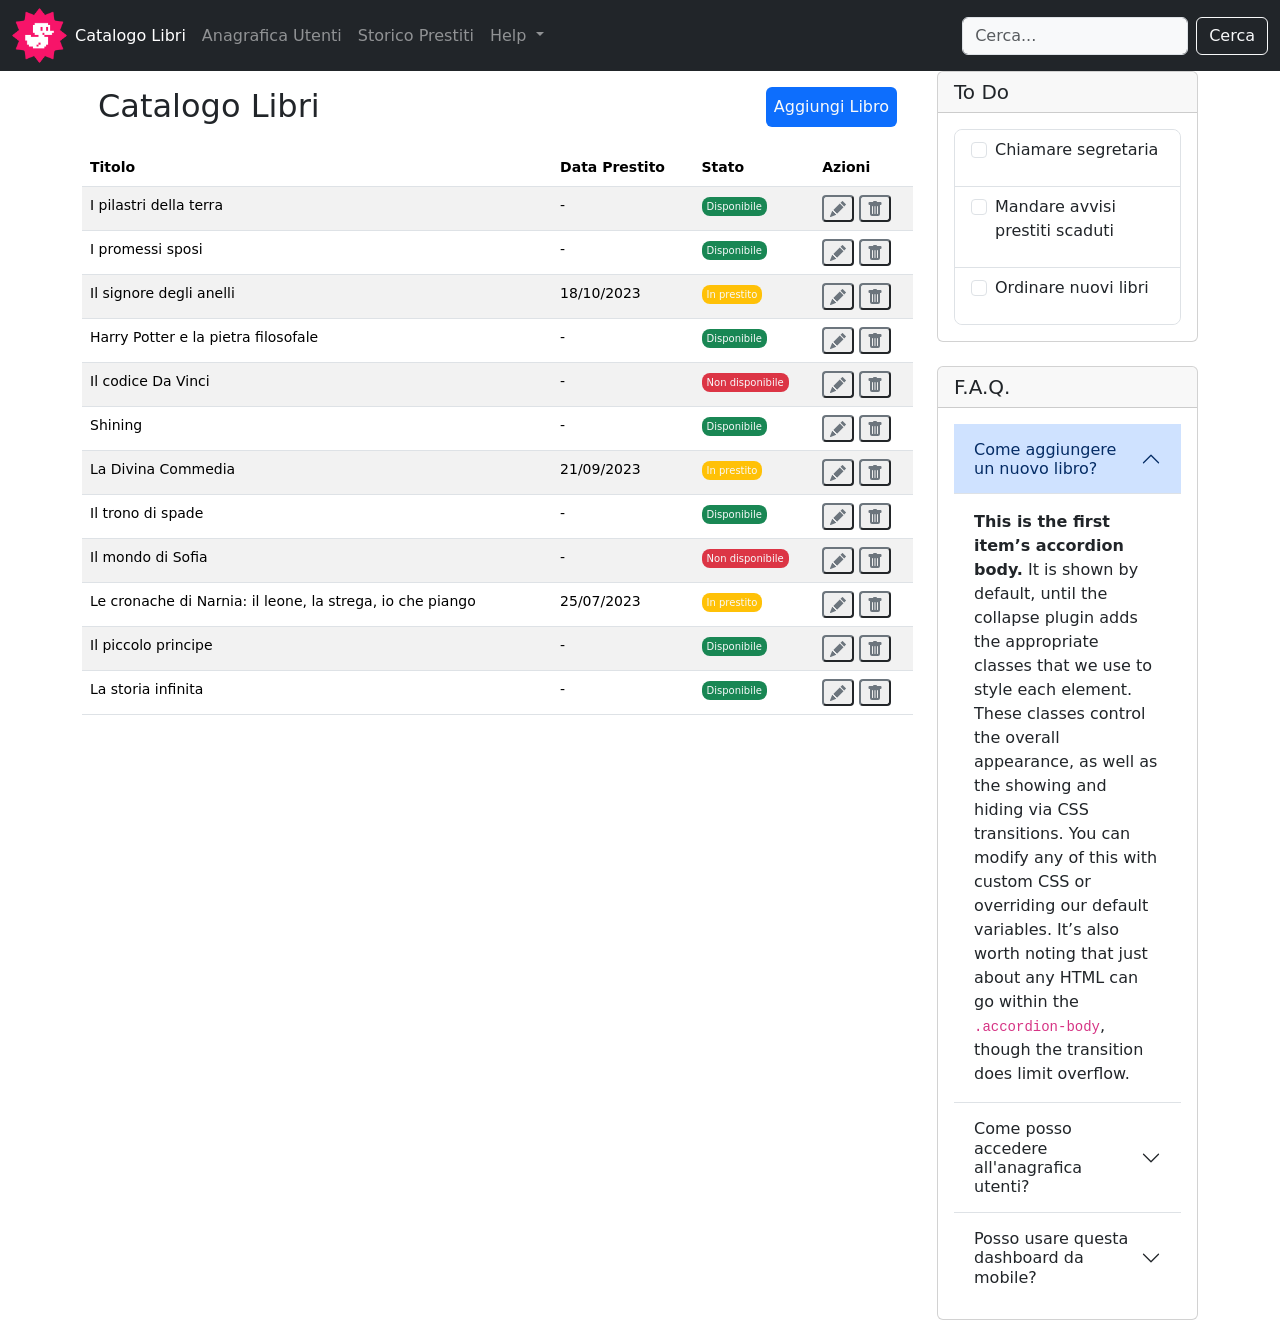
==== index.html @ 83d43de8 "fix class typo" ====
<!DOCTYPE html>
<html lang="it">

<head>
    <meta charset="UTF-8">
    <meta name="viewport" content="width=device-width, initial-scale=1.0">
    <title>Library Dashboard</title>

    <link href="https://cdn.jsdelivr.net/npm/bootstrap@5.3.8/dist/css/bootstrap.min.css" rel="stylesheet"
        integrity="sha384-sRIl4kxILFvY47J16cr9ZwB07vP4J8+LH7qKQnuqkuIAvNWLzeN8tE5YBujZqJLB" crossorigin="anonymous">

    <link rel="stylesheet" href="styles/style.css">

    <link rel="stylesheet" href="https://cdn.jsdelivr.net/npm/bootstrap-icons@1.13.3/font/bootstrap-icons.css">


</head>

<body>

    <!-- inserisco navbar-->

    <nav class="navbar navbar-expand-lg bg-dark">
        <div class="container-fluid">
            <img src="img/duck.png" alt="una paperella molto rock'n'roll" class=" duck-logo">
            <button class="navbar-toggler" type="button" data-bs-toggle="collapse"
                data-bs-target="#navbarSupportedContent" aria-controls="navbarSupportedContent" aria-expanded="false"
                aria-label="Toggle navigation">
                <span class="navbar-toggler-icon text-light">
                    <svg xmlns="http://www.w3.org/2000/svg" width="16" height="16" fill="#fff" class="bi bi-list"
                        viewBox="0 0 16 16">
                        <path fill-rule="evenodd"
                            d="M2.5 12a.5.5 0 0 1 .5-.5h10a.5.5 0 0 1 0 1H3a.5.5 0 0 1-.5-.5m0-4a.5.5 0 0 1 .5-.5h10a.5.5 0 0 1 0 1H3a.5.5 0 0 1-.5-.5m0-4a.5.5 0 0 1 .5-.5h10a.5.5 0 0 1 0 1H3a.5.5 0 0 1-.5-.5" />
                    </svg>
                </span>
            </button>
            <div class="collapse navbar-collapse" id="navbarSupportedContent">
                <ul class="navbar-nav me-auto mb-2 mb-lg-0">
                    <li class="nav-item">
                        <a class="nav-link active" aria-current="page" href="#">Catalogo Libri</a>
                    </li>
                    <li class="nav-item">
                        <a class="nav-link" href="#">Anagrafica Utenti</a>
                    </li>
                    <li class="nav-item">
                        <a class="nav-link" href="#">Storico Prestiti</a>
                    </li>

                    <li class="nav-item dropdown">
                        <a class="nav-link dropdown-toggle" href="#" role="button" data-bs-toggle="dropdown"
                            aria-expanded="false">
                            Help
                        </a>
                        <ul class="dropdown-menu">
                            <li><a class="dropdown-item" href="#">Summon Tutor</a></li>
                            <li><a class="dropdown-item" href="#">Aiuto del Pubblico</a></li>
                            <li>
                                <hr class="dropdown-divider">
                            </li>
                            <li><a class="dropdown-item" href="#">Arrenditi ora</a></li>
                        </ul>
                    </li>
                    <li class="nav-item">
                        <a class="nav-link disabled" aria-disabled="true"></a>
                    </li>
                </ul>
                <form class="d-flex" role="search">
                    <input class="form-control me-2 bg-light text-" type="search" placeholder="Cerca..."
                        aria-label="Search" />
                    <button class="btn text-light btn-outline-light" type="submit">Cerca</button>
                </form>
            </div>
        </div>
    </nav>

    <main class="main mx-3">

        <div class="wrapper">

            <div class="container">
                <div class="row ">



                    <div class="col-12 col-lg-9">
                        <section class="catalogo">

                            <!-- Aggiungo la grid per il catalogo -->

                            <header class="catalogue-header d-flex">
                                <div class="container-fluid p-3">
                                    <div class="row d-flex justify-content-between">
                                        <div class="col-6">
                                            <h2 class="catalogue-title fw-light">Catalogo Libri</h2>
                                        </div>
                                        <div class="col-6 d-flex justify-content-end">
                                            <a href="new-book.html">
                                            <button class="btn-add bg-primary text-light rounded-2 p-2">
                                                Aggiungi
                                                Libro</button></a>
                                        </div>
                                    </div>
                                </div>


                            </header>
                            <!-- inserisco tabella striped + thead-->
                            <table class="table table-striped table-hover table-nowrap text-body-tertiary small">
                                <thead>
                                    <tr>
                                        <th scope="col">#</th>
                                        <th scope="col-sm-4">Titolo</th>
                                        <th scope="col col-md-2 " class="data d-none d-md-table-cell">Data Prestito</th>
                                        <th scope="col- col-md-2">Stato</th>
                                        <th scope="col-sm-2">Azioni</th>
                                    </tr>
                                </thead>
                                <!-- entriamo nel body -->
                                <tbody fw-light>
                                    <!-- row #1-->
                                    <tr>
                                        <th scope="row number .d-none">1</th>
                                        <td class="book-title fw-light">I pilastri della terra</td>
                                        <td class="d-none d-md-table-cell">-</td>
                                        <td><span class="label bg-success rounded-3 text-light">Disponibile</span></td>
                                        <td>
                                            <div>
                                                <button class="btn-edit rounded-1"><svg
                                                        xmlns="http://www.w3.org/2000/svg" width="16" height="16"
                                                        fill="#6C757D" class="bi bi-pencil-fill" viewBox="0 0 16 16">
                                                        <path
                                                            d="M12.854.146a.5.5 0 0 0-.707 0L10.5 1.793 14.207 5.5l1.647-1.646a.5.5 0 0 0 0-.708zm.646 6.061L9.793 2.5 3.293 9H3.5a.5.5 0 0 1 .5.5v.5h.5a.5.5 0 0 1 .5.5v.5h.5a.5.5 0 0 1 .5.5v.5h.5a.5.5 0 0 1 .5.5v.207zm-7.468 7.468A.5.5 0 0 1 6 13.5V13h-.5a.5.5 0 0 1-.5-.5V12h-.5a.5.5 0 0 1-.5-.5V11h-.5a.5.5 0 0 1-.5-.5V10h-.5a.5.5 0 0 1-.175-.032l-.179.178a.5.5 0 0 0-.11.168l-2 5a.5.5 0 0 0 .65.65l5-2a.5.5 0 0 0 .168-.11z" />
                                                    </svg></button>
                                                <button class="btn-bin rounded-1 d-inline"><svg
                                                        xmlns="http://www.w3.org/2000/svg" width="16" height="16"
                                                        fill="#6C757D" class="bi bi-trash-fill" viewBox="0 0 16 16">
                                                        <path
                                                            d="M2.5 1a1 1 0 0 0-1 1v1a1 1 0 0 0 1 1H3v9a2 2 0 0 0 2 2h6a2 2 0 0 0 2-2V4h.5a1 1 0 0 0 1-1V2a1 1 0 0 0-1-1H10a1 1 0 0 0-1-1H7a1 1 0 0 0-1 1zm3 4a.5.5 0 0 1 .5.5v7a.5.5 0 0 1-1 0v-7a.5.5 0 0 1 .5-.5M8 5a.5.5 0 0 1 .5.5v7a.5.5 0 0 1-1 0v-7A.5.5 0 0 1 8 5m3 .5v7a.5.5 0 0 1-1 0v-7a.5.5 0 0 1 1 0" />
                                                    </svg></button>
                                                </sdiv>
                                        </td>
                                    </tr>
                                    <!-- row #2 -->
                                    <tr>
                                        <th scope="row number .d-none">2</th>
                                        <td class="book-title fw-light">I promessi sposi</td>
                                        <td class="d-none d-md-table-cell">-</td>
                                        <td><span class="label bg-success rounded-3 text-light">Disponibile</span></td>
                                        <td> <span>
                                                <button class="btn-edit rounded-1"><svg
                                                        xmlns="http://www.w3.org/2000/svg" width="16" height="16"
                                                        fill="#6C757D" class="bi bi-pencil-fill" viewBox="0 0 16 16">
                                                        <path
                                                            d="M12.854.146a.5.5 0 0 0-.707 0L10.5 1.793 14.207 5.5l1.647-1.646a.5.5 0 0 0 0-.708zm.646 6.061L9.793 2.5 3.293 9H3.5a.5.5 0 0 1 .5.5v.5h.5a.5.5 0 0 1 .5.5v.5h.5a.5.5 0 0 1 .5.5v.5h.5a.5.5 0 0 1 .5.5v.207zm-7.468 7.468A.5.5 0 0 1 6 13.5V13h-.5a.5.5 0 0 1-.5-.5V12h-.5a.5.5 0 0 1-.5-.5V11h-.5a.5.5 0 0 1-.5-.5V10h-.5a.5.5 0 0 1-.175-.032l-.179.178a.5.5 0 0 0-.11.168l-2 5a.5.5 0 0 0 .65.65l5-2a.5.5 0 0 0 .168-.11z" />
                                                    </svg></button>
                                                <button class="btn-bin rounded-1"><svg
                                                        xmlns="http://www.w3.org/2000/svg" width="16" height="16"
                                                        fill="#6C757D" class="bi bi-trash-fill" viewBox="0 0 16 16">
                                                        <path
                                                            d="M2.5 1a1 1 0 0 0-1 1v1a1 1 0 0 0 1 1H3v9a2 2 0 0 0 2 2h6a2 2 0 0 0 2-2V4h.5a1 1 0 0 0 1-1V2a1 1 0 0 0-1-1H10a1 1 0 0 0-1-1H7a1 1 0 0 0-1 1zm3 4a.5.5 0 0 1 .5.5v7a.5.5 0 0 1-1 0v-7a.5.5 0 0 1 .5-.5M8 5a.5.5 0 0 1 .5.5v7a.5.5 0 0 1-1 0v-7A.5.5 0 0 1 8 5m3 .5v7a.5.5 0 0 1-1 0v-7a.5.5 0 0 1 1 0" />
                                                    </svg></button>
                                            </span></td>
                                    </tr>
                                    <!-- row #3-->
                                    <tr>
                                        <th scope="row number .d-none">3</th>
                                        <td class="book-title fw-light">Il signore degli anelli</td>
                                        <td class="d-none d-md-table-cell">18/10/2023</td>
                                        <td><span class="label bg-warning rounded-3 text-light">In prestito</span></td>
                                        <td> <span>
                                                <button class="btn-edit rounded-1"><svg
                                                        xmlns="http://www.w3.org/2000/svg" width="16" height="16"
                                                        fill="#6C757D" class="bi bi-pencil-fill" viewBox="0 0 16 16">
                                                        <path
                                                            d="M12.854.146a.5.5 0 0 0-.707 0L10.5 1.793 14.207 5.5l1.647-1.646a.5.5 0 0 0 0-.708zm.646 6.061L9.793 2.5 3.293 9H3.5a.5.5 0 0 1 .5.5v.5h.5a.5.5 0 0 1 .5.5v.5h.5a.5.5 0 0 1 .5.5v.5h.5a.5.5 0 0 1 .5.5v.207zm-7.468 7.468A.5.5 0 0 1 6 13.5V13h-.5a.5.5 0 0 1-.5-.5V12h-.5a.5.5 0 0 1-.5-.5V11h-.5a.5.5 0 0 1-.5-.5V10h-.5a.5.5 0 0 1-.175-.032l-.179.178a.5.5 0 0 0-.11.168l-2 5a.5.5 0 0 0 .65.65l5-2a.5.5 0 0 0 .168-.11z" />
                                                    </svg></button>
                                                <button class="btn-bin rounded-1"><svg
                                                        xmlns="http://www.w3.org/2000/svg" width="16" height="16"
                                                        fill="#6C757D" class="bi bi-trash-fill" viewBox="0 0 16 16">
                                                        <path
                                                            d="M2.5 1a1 1 0 0 0-1 1v1a1 1 0 0 0 1 1H3v9a2 2 0 0 0 2 2h6a2 2 0 0 0 2-2V4h.5a1 1 0 0 0 1-1V2a1 1 0 0 0-1-1H10a1 1 0 0 0-1-1H7a1 1 0 0 0-1 1zm3 4a.5.5 0 0 1 .5.5v7a.5.5 0 0 1-1 0v-7a.5.5 0 0 1 .5-.5M8 5a.5.5 0 0 1 .5.5v7a.5.5 0 0 1-1 0v-7A.5.5 0 0 1 8 5m3 .5v7a.5.5 0 0 1-1 0v-7a.5.5 0 0 1 1 0" />
                                                    </svg></button>
                                            </span></td>
                                    </tr>
                                    <!-- row #4-->
                                    <tr>
                                        <th scope="row number .d-none">4</th>
                                        <td td class="book-title fw-light">Harry Potter e la pietra filosofale</td>
                                        <td class="d-none d-md-table-cell">-</td>
                                        <td><span class="label bg-success rounded-3 text-light">Disponibile</span></td>
                                        <td> <span>
                                                <button class="btn-edit rounded-1"><svg
                                                        xmlns="http://www.w3.org/2000/svg" width="16" height="16"
                                                        fill="#6C757D" class="bi bi-pencil-fill" viewBox="0 0 16 16">
                                                        <path
                                                            d="M12.854.146a.5.5 0 0 0-.707 0L10.5 1.793 14.207 5.5l1.647-1.646a.5.5 0 0 0 0-.708zm.646 6.061L9.793 2.5 3.293 9H3.5a.5.5 0 0 1 .5.5v.5h.5a.5.5 0 0 1 .5.5v.5h.5a.5.5 0 0 1 .5.5v.5h.5a.5.5 0 0 1 .5.5v.207zm-7.468 7.468A.5.5 0 0 1 6 13.5V13h-.5a.5.5 0 0 1-.5-.5V12h-.5a.5.5 0 0 1-.5-.5V11h-.5a.5.5 0 0 1-.5-.5V10h-.5a.5.5 0 0 1-.175-.032l-.179.178a.5.5 0 0 0-.11.168l-2 5a.5.5 0 0 0 .65.65l5-2a.5.5 0 0 0 .168-.11z" />
                                                    </svg></button>
                                                <button class="btn-bin rounded-1"><svg
                                                        xmlns="http://www.w3.org/2000/svg" width="16" height="16"
                                                        fill="#6C757D" class="bi bi-trash-fill" viewBox="0 0 16 16">
                                                        <path
                                                            d="M2.5 1a1 1 0 0 0-1 1v1a1 1 0 0 0 1 1H3v9a2 2 0 0 0 2 2h6a2 2 0 0 0 2-2V4h.5a1 1 0 0 0 1-1V2a1 1 0 0 0-1-1H10a1 1 0 0 0-1-1H7a1 1 0 0 0-1 1zm3 4a.5.5 0 0 1 .5.5v7a.5.5 0 0 1-1 0v-7a.5.5 0 0 1 .5-.5M8 5a.5.5 0 0 1 .5.5v7a.5.5 0 0 1-1 0v-7A.5.5 0 0 1 8 5m3 .5v7a.5.5 0 0 1-1 0v-7a.5.5 0 0 1 1 0" />
                                                    </svg></button>
                                            </span></td>
                                    </tr>
                                    <!-- row #5-->
                                    <tr>
                                        <th scope="row number .d-none">5</th>
                                        <td class="book-title fw-light">Il codice Da Vinci</td>
                                        <td class="d-none d-md-table-cell">-</td>
                                        <td><span class="label bg-danger rounded-3 text-light">Non disponibile</span>
                                        </td>
                                        <td> <span>
                                                <button class="btn-edit rounded-1"><svg
                                                        xmlns="http://www.w3.org/2000/svg" width="16" height="16"
                                                        fill="#6C757D" class="bi bi-pencil-fill" viewBox="0 0 16 16">
                                                        <path
                                                            d="M12.854.146a.5.5 0 0 0-.707 0L10.5 1.793 14.207 5.5l1.647-1.646a.5.5 0 0 0 0-.708zm.646 6.061L9.793 2.5 3.293 9H3.5a.5.5 0 0 1 .5.5v.5h.5a.5.5 0 0 1 .5.5v.5h.5a.5.5 0 0 1 .5.5v.5h.5a.5.5 0 0 1 .5.5v.207zm-7.468 7.468A.5.5 0 0 1 6 13.5V13h-.5a.5.5 0 0 1-.5-.5V12h-.5a.5.5 0 0 1-.5-.5V11h-.5a.5.5 0 0 1-.5-.5V10h-.5a.5.5 0 0 1-.175-.032l-.179.178a.5.5 0 0 0-.11.168l-2 5a.5.5 0 0 0 .65.65l5-2a.5.5 0 0 0 .168-.11z" />
                                                    </svg></button>
                                                <button class="btn-bin rounded-1"><svg
                                                        xmlns="http://www.w3.org/2000/svg" width="16" height="16"
                                                        fill="#6C757D" class="bi bi-trash-fill" viewBox="0 0 16 16">
                                                        <path
                                                            d="M2.5 1a1 1 0 0 0-1 1v1a1 1 0 0 0 1 1H3v9a2 2 0 0 0 2 2h6a2 2 0 0 0 2-2V4h.5a1 1 0 0 0 1-1V2a1 1 0 0 0-1-1H10a1 1 0 0 0-1-1H7a1 1 0 0 0-1 1zm3 4a.5.5 0 0 1 .5.5v7a.5.5 0 0 1-1 0v-7a.5.5 0 0 1 .5-.5M8 5a.5.5 0 0 1 .5.5v7a.5.5 0 0 1-1 0v-7A.5.5 0 0 1 8 5m3 .5v7a.5.5 0 0 1-1 0v-7a.5.5 0 0 1 1 0" />
                                                    </svg></button>
                                            </span></td>
                                    </tr>
                                    <!-- #row6 -->
                                    <tr>
                                        <th scope="row number .d-none">6</th>
                                        <td class="book-title fw-light">Shining</td>
                                        <td class="d-none d-md-table-cell">-</td>
                                        <td><span class="label bg-success rounded-3 text-light">Disponibile</span></td>
                                        <td> <span>
                                                <button class="btn-edit rounded-1"><svg
                                                        xmlns="http://www.w3.org/2000/svg" width="16" height="16"
                                                        fill="#6C757D" class="bi bi-pencil-fill" viewBox="0 0 16 16">
                                                        <path
                                                            d="M12.854.146a.5.5 0 0 0-.707 0L10.5 1.793 14.207 5.5l1.647-1.646a.5.5 0 0 0 0-.708zm.646 6.061L9.793 2.5 3.293 9H3.5a.5.5 0 0 1 .5.5v.5h.5a.5.5 0 0 1 .5.5v.5h.5a.5.5 0 0 1 .5.5v.5h.5a.5.5 0 0 1 .5.5v.207zm-7.468 7.468A.5.5 0 0 1 6 13.5V13h-.5a.5.5 0 0 1-.5-.5V12h-.5a.5.5 0 0 1-.5-.5V11h-.5a.5.5 0 0 1-.5-.5V10h-.5a.5.5 0 0 1-.175-.032l-.179.178a.5.5 0 0 0-.11.168l-2 5a.5.5 0 0 0 .65.65l5-2a.5.5 0 0 0 .168-.11z" />
                                                    </svg></button>
                                                <button class="btn-bin rounded-1"><svg
                                                        xmlns="http://www.w3.org/2000/svg" width="16" height="16"
                                                        fill="#6C757D" class="bi bi-trash-fill" viewBox="0 0 16 16">
                                                        <path
                                                            d="M2.5 1a1 1 0 0 0-1 1v1a1 1 0 0 0 1 1H3v9a2 2 0 0 0 2 2h6a2 2 0 0 0 2-2V4h.5a1 1 0 0 0 1-1V2a1 1 0 0 0-1-1H10a1 1 0 0 0-1-1H7a1 1 0 0 0-1 1zm3 4a.5.5 0 0 1 .5.5v7a.5.5 0 0 1-1 0v-7a.5.5 0 0 1 .5-.5M8 5a.5.5 0 0 1 .5.5v7a.5.5 0 0 1-1 0v-7A.5.5 0 0 1 8 5m3 .5v7a.5.5 0 0 1-1 0v-7a.5.5 0 0 1 1 0" />
                                                    </svg></button>
                                            </span></td>
                                    </tr>
                                    <!-- row #7-->
                                    <tr>
                                        <th scope="row number .d-none">7</th>
                                        <td class="book-title fw-light">La Divina Commedia</td>
                                        <td class="d-none d-md-table-cell">21/09/2023</td>
                                        <td><span class="label bg-warning rounded-3 text-light">In prestito</span></td>
                                        <td> <span>
                                                <button class="btn-edit rounded-1"><svg
                                                        xmlns="http://www.w3.org/2000/svg" width="16" height="16"
                                                        fill="#6C757D" class="bi bi-pencil-fill" viewBox="0 0 16 16">
                                                        <path
                                                            d="M12.854.146a.5.5 0 0 0-.707 0L10.5 1.793 14.207 5.5l1.647-1.646a.5.5 0 0 0 0-.708zm.646 6.061L9.793 2.5 3.293 9H3.5a.5.5 0 0 1 .5.5v.5h.5a.5.5 0 0 1 .5.5v.5h.5a.5.5 0 0 1 .5.5v.5h.5a.5.5 0 0 1 .5.5v.207zm-7.468 7.468A.5.5 0 0 1 6 13.5V13h-.5a.5.5 0 0 1-.5-.5V12h-.5a.5.5 0 0 1-.5-.5V11h-.5a.5.5 0 0 1-.5-.5V10h-.5a.5.5 0 0 1-.175-.032l-.179.178a.5.5 0 0 0-.11.168l-2 5a.5.5 0 0 0 .65.65l5-2a.5.5 0 0 0 .168-.11z" />
                                                    </svg></button>
                                                <button class="btn-bin rounded-1"><svg
                                                        xmlns="http://www.w3.org/2000/svg" width="16" height="16"
                                                        fill="#6C757D" class="bi bi-trash-fill" viewBox="0 0 16 16">
                                                        <path
                                                            d="M2.5 1a1 1 0 0 0-1 1v1a1 1 0 0 0 1 1H3v9a2 2 0 0 0 2 2h6a2 2 0 0 0 2-2V4h.5a1 1 0 0 0 1-1V2a1 1 0 0 0-1-1H10a1 1 0 0 0-1-1H7a1 1 0 0 0-1 1zm3 4a.5.5 0 0 1 .5.5v7a.5.5 0 0 1-1 0v-7a.5.5 0 0 1 .5-.5M8 5a.5.5 0 0 1 .5.5v7a.5.5 0 0 1-1 0v-7A.5.5 0 0 1 8 5m3 .5v7a.5.5 0 0 1-1 0v-7a.5.5 0 0 1 1 0" />
                                                    </svg></button>
                                            </span></td>
                                    </tr>
                                    <!-- row #8 -->
                                    <tr>
                                        <th scope="row number .d-none">8</th>
                                        <td class="book-title fw-light">Il trono di spade</td>
                                        <td class="d-none d-md-table-cell">-</td>
                                        <td><span class="label bg-success rounded-3 text-light">Disponibile</span></td>
                                        <td> <span>
                                                <button class="btn-edit rounded-1"><svg
                                                        xmlns="http://www.w3.org/2000/svg" width="16" height="16"
                                                        fill="#6C757D" class="bi bi-pencil-fill" viewBox="0 0 16 16">
                                                        <path
                                                            d="M12.854.146a.5.5 0 0 0-.707 0L10.5 1.793 14.207 5.5l1.647-1.646a.5.5 0 0 0 0-.708zm.646 6.061L9.793 2.5 3.293 9H3.5a.5.5 0 0 1 .5.5v.5h.5a.5.5 0 0 1 .5.5v.5h.5a.5.5 0 0 1 .5.5v.5h.5a.5.5 0 0 1 .5.5v.207zm-7.468 7.468A.5.5 0 0 1 6 13.5V13h-.5a.5.5 0 0 1-.5-.5V12h-.5a.5.5 0 0 1-.5-.5V11h-.5a.5.5 0 0 1-.5-.5V10h-.5a.5.5 0 0 1-.175-.032l-.179.178a.5.5 0 0 0-.11.168l-2 5a.5.5 0 0 0 .65.65l5-2a.5.5 0 0 0 .168-.11z" />
                                                    </svg></button>
                                                <button class="btn-bin rounded-1"><svg
                                                        xmlns="http://www.w3.org/2000/svg" width="16" height="16"
                                                        fill="#6C757D" class="bi bi-trash-fill" viewBox="0 0 16 16">
                                                        <path
                                                            d="M2.5 1a1 1 0 0 0-1 1v1a1 1 0 0 0 1 1H3v9a2 2 0 0 0 2 2h6a2 2 0 0 0 2-2V4h.5a1 1 0 0 0 1-1V2a1 1 0 0 0-1-1H10a1 1 0 0 0-1-1H7a1 1 0 0 0-1 1zm3 4a.5.5 0 0 1 .5.5v7a.5.5 0 0 1-1 0v-7a.5.5 0 0 1 .5-.5M8 5a.5.5 0 0 1 .5.5v7a.5.5 0 0 1-1 0v-7A.5.5 0 0 1 8 5m3 .5v7a.5.5 0 0 1-1 0v-7a.5.5 0 0 1 1 0" />
                                                    </svg></button>
                                            </span></td>
                                    </tr>
                                    <!-- row #9 -->
                                    <tr>
                                        <th scope="row number .d-none">5</th>
                                        <td class="book-title fw-light">Il mondo di Sofia</td>
                                        <td class="d-none d-md-table-cell">-</td>
                                        <td><span class="label bg-danger rounded-3 text-light">Non disponibile</span>
                                        </td>
                                        <td> <span>
                                                <button class="btn-edit rounded-1"><svg
                                                        xmlns="http://www.w3.org/2000/svg" width="16" height="16"
                                                        fill="#6C757D" class="bi bi-pencil-fill" viewBox="0 0 16 16">
                                                        <path
                                                            d="M12.854.146a.5.5 0 0 0-.707 0L10.5 1.793 14.207 5.5l1.647-1.646a.5.5 0 0 0 0-.708zm.646 6.061L9.793 2.5 3.293 9H3.5a.5.5 0 0 1 .5.5v.5h.5a.5.5 0 0 1 .5.5v.5h.5a.5.5 0 0 1 .5.5v.5h.5a.5.5 0 0 1 .5.5v.207zm-7.468 7.468A.5.5 0 0 1 6 13.5V13h-.5a.5.5 0 0 1-.5-.5V12h-.5a.5.5 0 0 1-.5-.5V11h-.5a.5.5 0 0 1-.5-.5V10h-.5a.5.5 0 0 1-.175-.032l-.179.178a.5.5 0 0 0-.11.168l-2 5a.5.5 0 0 0 .65.65l5-2a.5.5 0 0 0 .168-.11z" />
                                                    </svg></button>
                                                <button class="btn-bin rounded-1"><svg
                                                        xmlns="http://www.w3.org/2000/svg" width="16" height="16"
                                                        fill="#6C757D" class="bi bi-trash-fill" viewBox="0 0 16 16">
                                                        <path
                                                            d="M2.5 1a1 1 0 0 0-1 1v1a1 1 0 0 0 1 1H3v9a2 2 0 0 0 2 2h6a2 2 0 0 0 2-2V4h.5a1 1 0 0 0 1-1V2a1 1 0 0 0-1-1H10a1 1 0 0 0-1-1H7a1 1 0 0 0-1 1zm3 4a.5.5 0 0 1 .5.5v7a.5.5 0 0 1-1 0v-7a.5.5 0 0 1 .5-.5M8 5a.5.5 0 0 1 .5.5v7a.5.5 0 0 1-1 0v-7A.5.5 0 0 1 8 5m3 .5v7a.5.5 0 0 1-1 0v-7a.5.5 0 0 1 1 0" />
                                                    </svg></button>
                                            </span></td>
                                    </tr>
                                    <!--row #10-->
                                    <tr>
                                        <th scope="row number .d-none">9</th>
                                        <td class="book-title fw-light">Le cronache di Narnia: il leone, la strega, io
                                            che
                                            piango</td>
                                        <td class="d-none d-md-table-cell">25/07/2023</td>
                                        <td><span class="label bg-warning rounded-3 text-light">In prestito</span></td>
                                        <td> <span>
                                                <button class="btn-edit rounded-1"><svg
                                                        xmlns="http://www.w3.org/2000/svg" width="16" height="16"
                                                        fill="#6C757D" class="bi bi-pencil-fill" viewBox="0 0 16 16">
                                                        <path
                                                            d="M12.854.146a.5.5 0 0 0-.707 0L10.5 1.793 14.207 5.5l1.647-1.646a.5.5 0 0 0 0-.708zm.646 6.061L9.793 2.5 3.293 9H3.5a.5.5 0 0 1 .5.5v.5h.5a.5.5 0 0 1 .5.5v.5h.5a.5.5 0 0 1 .5.5v.5h.5a.5.5 0 0 1 .5.5v.207zm-7.468 7.468A.5.5 0 0 1 6 13.5V13h-.5a.5.5 0 0 1-.5-.5V12h-.5a.5.5 0 0 1-.5-.5V11h-.5a.5.5 0 0 1-.5-.5V10h-.5a.5.5 0 0 1-.175-.032l-.179.178a.5.5 0 0 0-.11.168l-2 5a.5.5 0 0 0 .65.65l5-2a.5.5 0 0 0 .168-.11z" />
                                                    </svg></button>
                                                <button class="btn-bin rounded-1"><svg
                                                        xmlns="http://www.w3.org/2000/svg" width="16" height="16"
                                                        fill="#6C757D" class="bi bi-trash-fill" viewBox="0 0 16 16">
                                                        <path
                                                            d="M2.5 1a1 1 0 0 0-1 1v1a1 1 0 0 0 1 1H3v9a2 2 0 0 0 2 2h6a2 2 0 0 0 2-2V4h.5a1 1 0 0 0 1-1V2a1 1 0 0 0-1-1H10a1 1 0 0 0-1-1H7a1 1 0 0 0-1 1zm3 4a.5.5 0 0 1 .5.5v7a.5.5 0 0 1-1 0v-7a.5.5 0 0 1 .5-.5M8 5a.5.5 0 0 1 .5.5v7a.5.5 0 0 1-1 0v-7A.5.5 0 0 1 8 5m3 .5v7a.5.5 0 0 1-1 0v-7a.5.5 0 0 1 1 0" />
                                                    </svg></button>
                                            </span></td>
                                    </tr>
                                    <!-- row #11-->
                                    <tr>
                                        <th scope="row number .d-none">10</th>
                                        <td class="fw-light">Il piccolo principe</td>
                                        <td class="d-none d-md-table-cell">-</td>
                                        <td><span class="label bg-success rounded-3 text-light">Disponibile</span></td>
                                        <td> <span>
                                                <button class="btn-edit rounded-1"><svg
                                                        xmlns="http://www.w3.org/2000/svg" width="16" height="16"
                                                        fill="#6C757D" class="bi bi-pencil-fill" viewBox="0 0 16 16">
                                                        <path
                                                            d="M12.854.146a.5.5 0 0 0-.707 0L10.5 1.793 14.207 5.5l1.647-1.646a.5.5 0 0 0 0-.708zm.646 6.061L9.793 2.5 3.293 9H3.5a.5.5 0 0 1 .5.5v.5h.5a.5.5 0 0 1 .5.5v.5h.5a.5.5 0 0 1 .5.5v.5h.5a.5.5 0 0 1 .5.5v.207zm-7.468 7.468A.5.5 0 0 1 6 13.5V13h-.5a.5.5 0 0 1-.5-.5V12h-.5a.5.5 0 0 1-.5-.5V11h-.5a.5.5 0 0 1-.5-.5V10h-.5a.5.5 0 0 1-.175-.032l-.179.178a.5.5 0 0 0-.11.168l-2 5a.5.5 0 0 0 .65.65l5-2a.5.5 0 0 0 .168-.11z" />
                                                    </svg></button>
                                                <button class="btn-bin rounded-1"><svg
                                                        xmlns="http://www.w3.org/2000/svg" width="16" height="16"
                                                        fill="#6C757D" class="bi bi-trash-fill" viewBox="0 0 16 16">
                                                        <path
                                                            d="M2.5 1a1 1 0 0 0-1 1v1a1 1 0 0 0 1 1H3v9a2 2 0 0 0 2 2h6a2 2 0 0 0 2-2V4h.5a1 1 0 0 0 1-1V2a1 1 0 0 0-1-1H10a1 1 0 0 0-1-1H7a1 1 0 0 0-1 1zm3 4a.5.5 0 0 1 .5.5v7a.5.5 0 0 1-1 0v-7a.5.5 0 0 1 .5-.5M8 5a.5.5 0 0 1 .5.5v7a.5.5 0 0 1-1 0v-7A.5.5 0 0 1 8 5m3 .5v7a.5.5 0 0 1-1 0v-7a.5.5 0 0 1 1 0" />
                                                    </svg></button>
                                            </span></td>
                                    </tr>
                                    <!-- row #12 -->
                                    <tr>
                                        <th scope="row number .d-none">11</th>
                                        <td class="book-title fw-light">La storia infinita</td>
                                        <td class="d-none d-md-table-cell">-</td>
                                        <td><span class="label bg-success rounded-3 text-light">Disponibile</span></td>
                                        <td> <span>
                                                <button class="btn-edit rounded-1"><svg
                                                        xmlns="http://www.w3.org/2000/svg" width="16" height="16"
                                                        fill="#6C757D" class="bi bi-pencil-fill" viewBox="0 0 16 16">
                                                        <path
                                                            d="M12.854.146a.5.5 0 0 0-.707 0L10.5 1.793 14.207 5.5l1.647-1.646a.5.5 0 0 0 0-.708zm.646 6.061L9.793 2.5 3.293 9H3.5a.5.5 0 0 1 .5.5v.5h.5a.5.5 0 0 1 .5.5v.5h.5a.5.5 0 0 1 .5.5v.5h.5a.5.5 0 0 1 .5.5v.207zm-7.468 7.468A.5.5 0 0 1 6 13.5V13h-.5a.5.5 0 0 1-.5-.5V12h-.5a.5.5 0 0 1-.5-.5V11h-.5a.5.5 0 0 1-.5-.5V10h-.5a.5.5 0 0 1-.175-.032l-.179.178a.5.5 0 0 0-.11.168l-2 5a.5.5 0 0 0 .65.65l5-2a.5.5 0 0 0 .168-.11z" />
                                                    </svg></button>
                                                <button class="btn-bin rounded-1"><svg
                                                        xmlns="http://www.w3.org/2000/svg" width="16" height="16"
                                                        fill="#6C757D" class="bi bi-trash-fill" viewBox="0 0 16 16">
                                                        <path
                                                            d="M2.5 1a1 1 0 0 0-1 1v1a1 1 0 0 0 1 1H3v9a2 2 0 0 0 2 2h6a2 2 0 0 0 2-2V4h.5a1 1 0 0 0 1-1V2a1 1 0 0 0-1-1H10a1 1 0 0 0-1-1H7a1 1 0 0 0-1 1zm3 4a.5.5 0 0 1 .5.5v7a.5.5 0 0 1-1 0v-7a.5.5 0 0 1 .5-.5M8 5a.5.5 0 0 1 .5.5v7a.5.5 0 0 1-1 0v-7A.5.5 0 0 1 8 5m3 .5v7a.5.5 0 0 1-1 0v-7a.5.5 0 0 1 1 0" />
                                                    </svg></button>
                                            </span></td>
                                    </tr>

                                </tbody>
                            </table>


                        </section>
                    </div>
                    <div class="col-12 col-lg-3">
                        <!-- Inseriamo le card; la prima la faccio con la lista in cui vado a indentare il form checklist-->
                        <section class="to-do">



                            <div class="card mx-0 p-0 mb-4">
                                <!-- header -->
                                <div class="card-header h5 tw-light">
                                    To Do
                                </div>
                                <!-- card body con lista -->
                                <div class="card-body tw-light">
                                    <ul class="list-group list-group-flush border rounded-3 ">
                                        <li class="list-group-item ">
                                            <div class="mb-3 form-check">
                                                <input type="checkbox" class="form-check-input" id="exampleCheck1">
                                                <label class="form-check-label" for="exampleCheck1">Chiamare
                                                    segretaria</label>
                                            </div>
                                        </li>
                                        <li class="list-group-item">
                                            <div class="mb-3 form-check">
                                                <input type="checkbox" class="form-check-input" id="exampleCheck1">
                                                <label class="form-check-label" for="exampleCheck1">Mandare
                                                    avvisi
                                                    prestiti scaduti</label>
                                            </div>
                                        </li>
                                        <li class="list-group-item">
                                            <div class="mb-3 form-check">
                                                <input type="checkbox" class="form-check-input" id="exampleCheck1">
                                                <label class="form-check-label" for="exampleCheck1">Ordinare
                                                    nuovi
                                                    libri</label>
                                            </div>
                                        </li>
                                    </ul>
                                </div>
                            </div>

                        </section>

                        <!-- nuova class con accordion-->

                        <section class="faq">
                            <div class="card mx-0 p-0">
                                <!-- header -->
                                <div class="card-header h5 tw-light">
                                    F.A.Q.
                                </div>
                                <!-- card body con lista -->
                                <div class="card-body tw-light">
                                    <div class="accordion accordion-flush" id="accordion-sbarazzino">
                                        <div class="accordion-item">
                                            <h2 class="accordion-header">
                                                <button class="accordion-button" type="button" data-bs-toggle="collapse"
                                                    data-bs-target="#collapseOne" aria-expanded="false"
                                                    aria-controls="collapseOne">
                                                    Come aggiungere un nuovo libro?
                                                </button>
                                            </h2>
                                            <div id="collapseOne" class="accordion-collapse collapse show"
                                                data-bs-parent="#accordionExample">
                                                <div class="accordion-body">
                                                    <strong>This is the first item’s accordion body.</strong> It is
                                                    shown by
                                                    default, until the collapse plugin adds the appropriate classes that
                                                    we use to
                                                    style each element. These classes control the overall appearance, as
                                                    well as the
                                                    showing and hiding via CSS transitions. You can modify any of this
                                                    with custom
                                                    CSS or overriding our default variables. It’s also worth noting that
                                                    just about
                                                    any HTML can go within the <code>.accordion-body</code>, though the
                                                    transition
                                                    does limit overflow.
                                                </div>
                                            </div>
                                        </div>
                                        <div class="accordion-item">
                                            <h2 class="accordion-header">
                                                <button class="accordion-button collapsed" type="button"
                                                    data-bs-toggle="collapse" data-bs-target="#collapseTwo"
                                                    aria-expanded="false" aria-controls="collapseTwo">
                                                    Come posso accedere all'anagrafica utenti?
                                                </button>
                                            </h2>
                                            <div id="collapseTwo" class="accordion-collapse collapse"
                                                data-bs-parent="#accordionExample">
                                                <div class="accordion-body">
                                                    <strong>This is the second item’s accordion body.</strong> It is
                                                    hidden by
                                                    default, until the collapse plugin adds the appropriate classes that
                                                    we use to
                                                    style each element. These classes control the overall appearance, as
                                                    well as the
                                                    showing and hiding via CSS transitions. You can modify any of this
                                                    with custom
                                                    CSS or overriding our default variables. It’s also worth noting that
                                                    just about
                                                    any HTML can go within the <code>.accordion-body</code>, though the
                                                    transition
                                                    does limit overflow.
                                                </div>
                                            </div>
                                        </div>
                                        <div class="accordion-item">
                                            <h2 class="accordion-header">
                                                <button class="accordion-button collapsed" type="button"
                                                    data-bs-toggle="collapse" data-bs-target="#collapseThree"
                                                    aria-expanded="false" aria-controls="collapseThree">
                                                    Posso usare questa dashboard da mobile?
                                                </button>
                                            </h2>
                                            <div id="collapseThree" class="accordion-collapse collapse"
                                                data-bs-parent="#accordionExample">
                                                <div class="accordion-body">
                                                    <strong>This is the third item’s accordion body.</strong> It is
                                                    hidden by
                                                    default, until the collapse plugin adds the appropriate classes that
                                                    we use to
                                                    style each element. These classes control the overall appearance, as
                                                    well as the
                                                    showing and hiding via CSS transitions. You can modify any of this
                                                    with custom
                                                    CSS or overriding our default variables. It’s also worth noting that
                                                    just about
                                                    any HTML can go within the <code>.accordion-body</code>, though the
                                                    transition
                                                    does limit overflow.
                                                </div>
                                            </div>
                                        </div>
                                    </div>
                                </div>
                            </div>





                        </section>
                    </div>
                </div>
    </main>


    <!-- Provo a inserire l'off-canvas -->

    

    <div class="offcanvas offcanvas-end" tabindex="-1" id="offcanvasRight" aria-labelledby="offcanvasRightLabel">
        <div class="offcanvas-header">
            <h5 id="offcanvasRightLabel">Offcanvas right</h5>
            <button type="button" class="btn-close text-reset" data-bs-dismiss="offcanvas" aria-label="Close"></button>
        </div>
        <div class="offcanvas-body">
            ...
        </div>
    </div>

    <script src="https://cdn.jsdelivr.net/npm/bootstrap@5.3.8/dist/js/bootstrap.bundle.min.js"
        integrity="sha384-FKyoEForCGlyvwx9Hj09JcYn3nv7wiPVlz7YYwJrWVcXK/BmnVDxM+D2scQbITxI"
        crossorigin="anonymous"></script>
</body>



</html>
---- styles/style.css ----
/* -----Navbar---- */


/* Logo */

img.duck-logo {
    width:55px;
}

/* Navbar text color */

input.form-control {
    --bs-text-opacity: black
}

.navbar-toggler {
    border-color: #FFFFFF;
}

.navbar-nav {
    --bs-navbar-active-color:white;
    --bs-nav-link-color: #909294;
    --bs-nav-link-hover-color: white;
    --bs-nav-link-disabled-color: #909294;
}

/* Catalogo Libri */

.btn-add { 
    border:none;
}

/* Table first row invisible*/

table th:first-child {
    display:none; 
}



/* Label */

.label {
    padding:4px 5px;
    font-size:10px;

}

/* Buttons */
 .btn-edit, .btn-bin {
    border-color: #6C757D;
    
 }

  /* Tutti i td nowrap, tranne .title */
 
 td:not(.book-title) {
    white-space: nowrap;
 }

 /* To do list*/
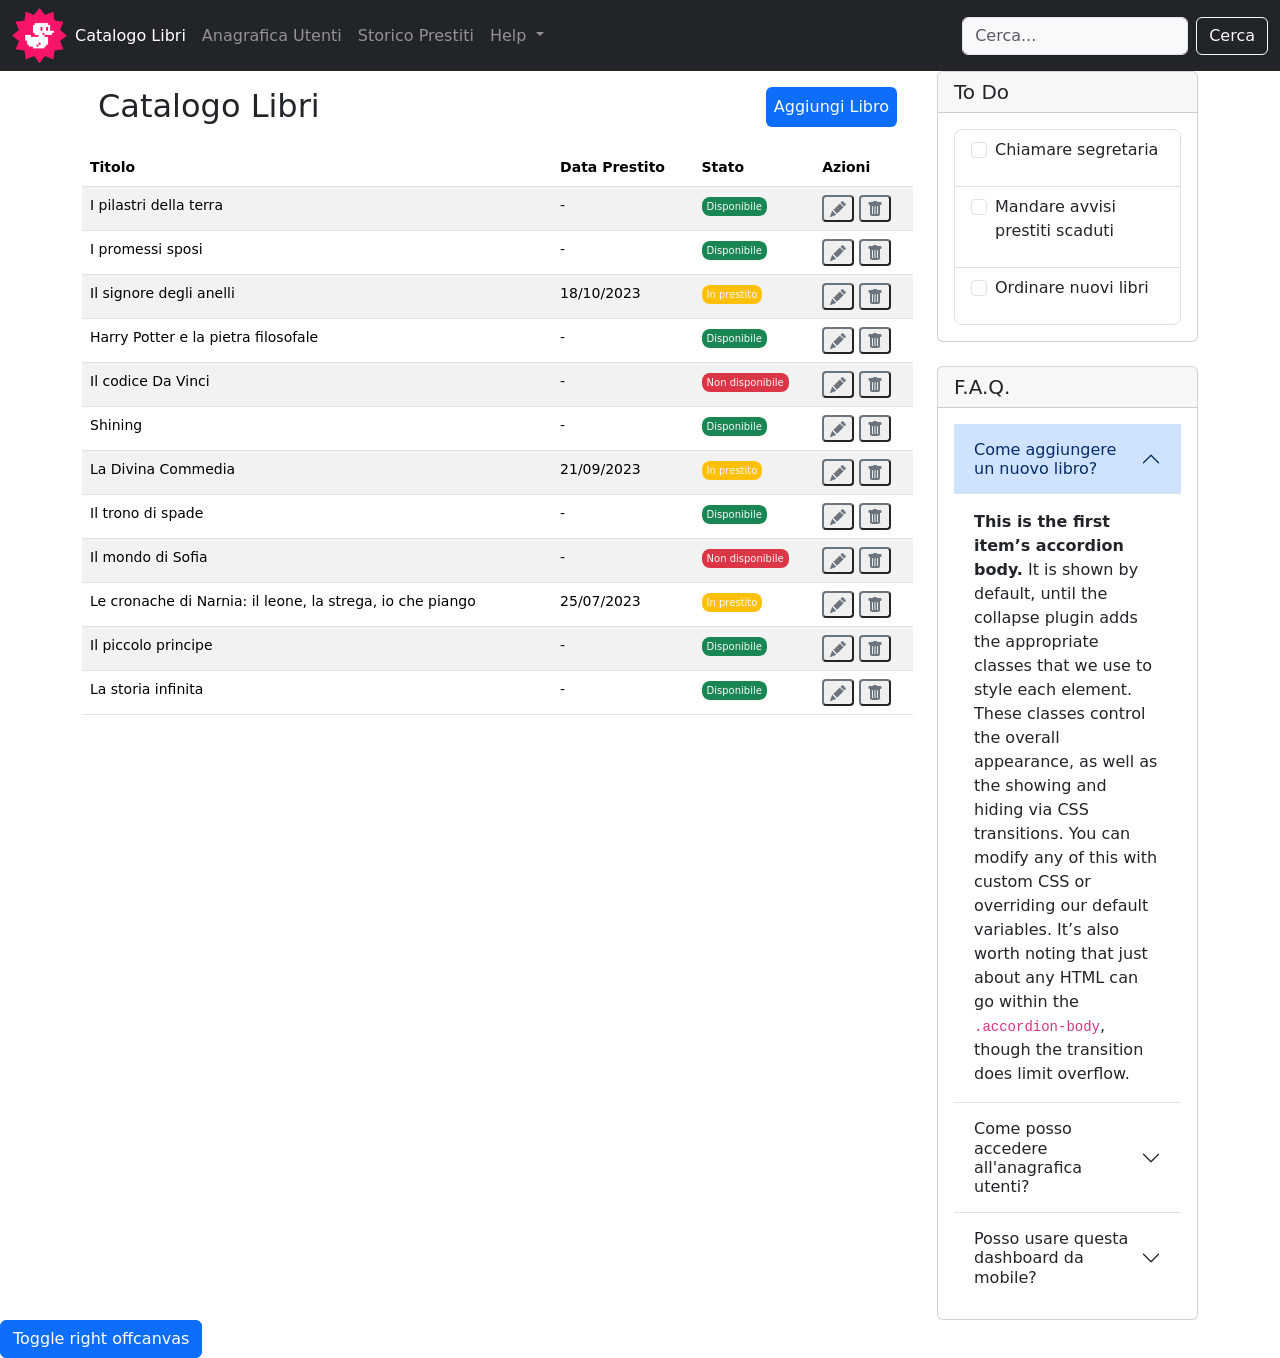
==== commit 5fa1f9a4: "offcanvas right inserito PIANGOOO" ====
--- a/index.html
+++ b/index.html
@@ -532,8 +532,11 @@
 
 
     <!-- Provo a inserire l'off-canvas -->
-
+ <div>
+    <button class="btn btn-primary" type="button" data-bs-toggle="offcanvas" data-bs-target="#offcanvasRight" aria-controls="offcanvasRight">Toggle right offcanvas</button>
+ </div>
     
+
 
     <div class="offcanvas offcanvas-end" tabindex="-1" id="offcanvasRight" aria-labelledby="offcanvasRightLabel">
         <div class="offcanvas-header">
@@ -541,7 +544,92 @@
             <button type="button" class="btn-close text-reset" data-bs-dismiss="offcanvas" aria-label="Close"></button>
         </div>
         <div class="offcanvas-body">
-            ...
+            
+        <section class="book-form">
+            <header class="header mx-0">
+                <h2 class="page-header fw-light fw-bold p-4">
+                    Nuovo Libro
+                </h2>
+
+            </header>
+
+            <div class="wrapper">
+
+                <form>
+                    <!-- struttura a row-->
+                    <div class="container">
+                        <div class="row border border-0 border-bottom border-2 pb-4">
+                            <!-- inserisco 2*input text con col-6 nome autore + cognome autore-->
+                            <div class="col-6 mb-3">
+                                <label for="author-name" class="form-label">Nome Autore</label>
+                                <input required type="text" class="form-control" id="author-name"
+                                    placeholder="Inserisci il nome dell'autore" aria-describedby="emailHelp">
+                            </div>
+                            <div class="col-6 mb-3">
+                                <label required for="author-surname" class="form-label">Cognome Autore</label>
+                                <input type="text" class="form-control" id="author-surname"
+                                    placeholder="Inserisci il cognnome dell'autore" aria-describedby="emailHelp">
+                            </div>
+
+
+                            <!-- inserisco 1*input text con col-12 e testo chiarificatore-->
+                            <div class="col-12 mb-3">
+                                <label for="title" class="form-label">Titolo</label>
+                                <input required type="text" class="form-control" id="title"
+                                    placeholder="Inserisci il titolo del libro" aria-describedby="emailHelp">
+                                <div id="title-instructions" class="form-text">Titolo versione italiana</div>
+                            </div>
+                            <!--Inserisco 1*select + 2* input text con col-sm-12 e col-lg-4-->
+                            <div class="col-12 col-lg-4 mb-3">
+                                <label for="select-genre" class="form-label">Genere</label>
+                                <select disabled class="form-select" aria-label="Disabled select example">
+                                    <option selected>Scegli il genere</option>
+                                    <option value="1">Fantasy</option>
+                                    <option value="2">Thriller</option>
+                                    <option value="3">Romantico</option>
+                                </select>
+                            </div>
+                            <div class="col-12 col-lg-4 mb-3">
+                                <label for="published-year" class="form-label">Anno di pubblicazione</label>
+                                <input type="text" class="form-control" id="published-year"
+                                    placeholder="Inserisci l'anno" aria-describedby="emailHelp">
+                            </div>
+                            <div class="col-12 col-lg-4 mb-3">
+                                <label for="ISBN#" class="form-label">ISBN#</label>
+                                <input required type="text" class="form-control" id="ISBN#"
+                                    placeholder="Inserisci il codice ISBN#" aria-describedby="emailHelp">
+                            </div>
+                        </div>
+                        <!-- Inserisco text-area con w-100-->
+                        <form>
+                            <div class="container mt-3">
+                                <div class="row">
+                                    <label for="text-area" class="form-label">Note</label>
+                                    <div class="form-floating">
+                                        <textarea class="form-control" placeholder="Inserisci eventuali note sul libro" id="text-area" style="height: 100px"></textarea>
+                                        <label class="ms-2" for="text-area">Inserisci eventuali note sul libro
+                                        </label>
+                                    </div>
+
+                                </div>
+                            </div>
+
+                        
+
+                        <!-- checkbox -->
+                        <div class="container pt-4">
+                            <div class="mb-5 form-check ">
+                                <input type="checkbox" class="form-check-input" id="check-btn">
+                                <label class="form-check-label" for="exampleCheck1">Disponibile anche in digitale</label>
+                            </div>
+                            <!-- button -->
+                            <button type="submit" class="btn btn-primary">Submit</button>
+                        </div>
+                        </form>
+                    </div>
+                </form>
+            </div>
+        </section>
         </div>
     </div>
 
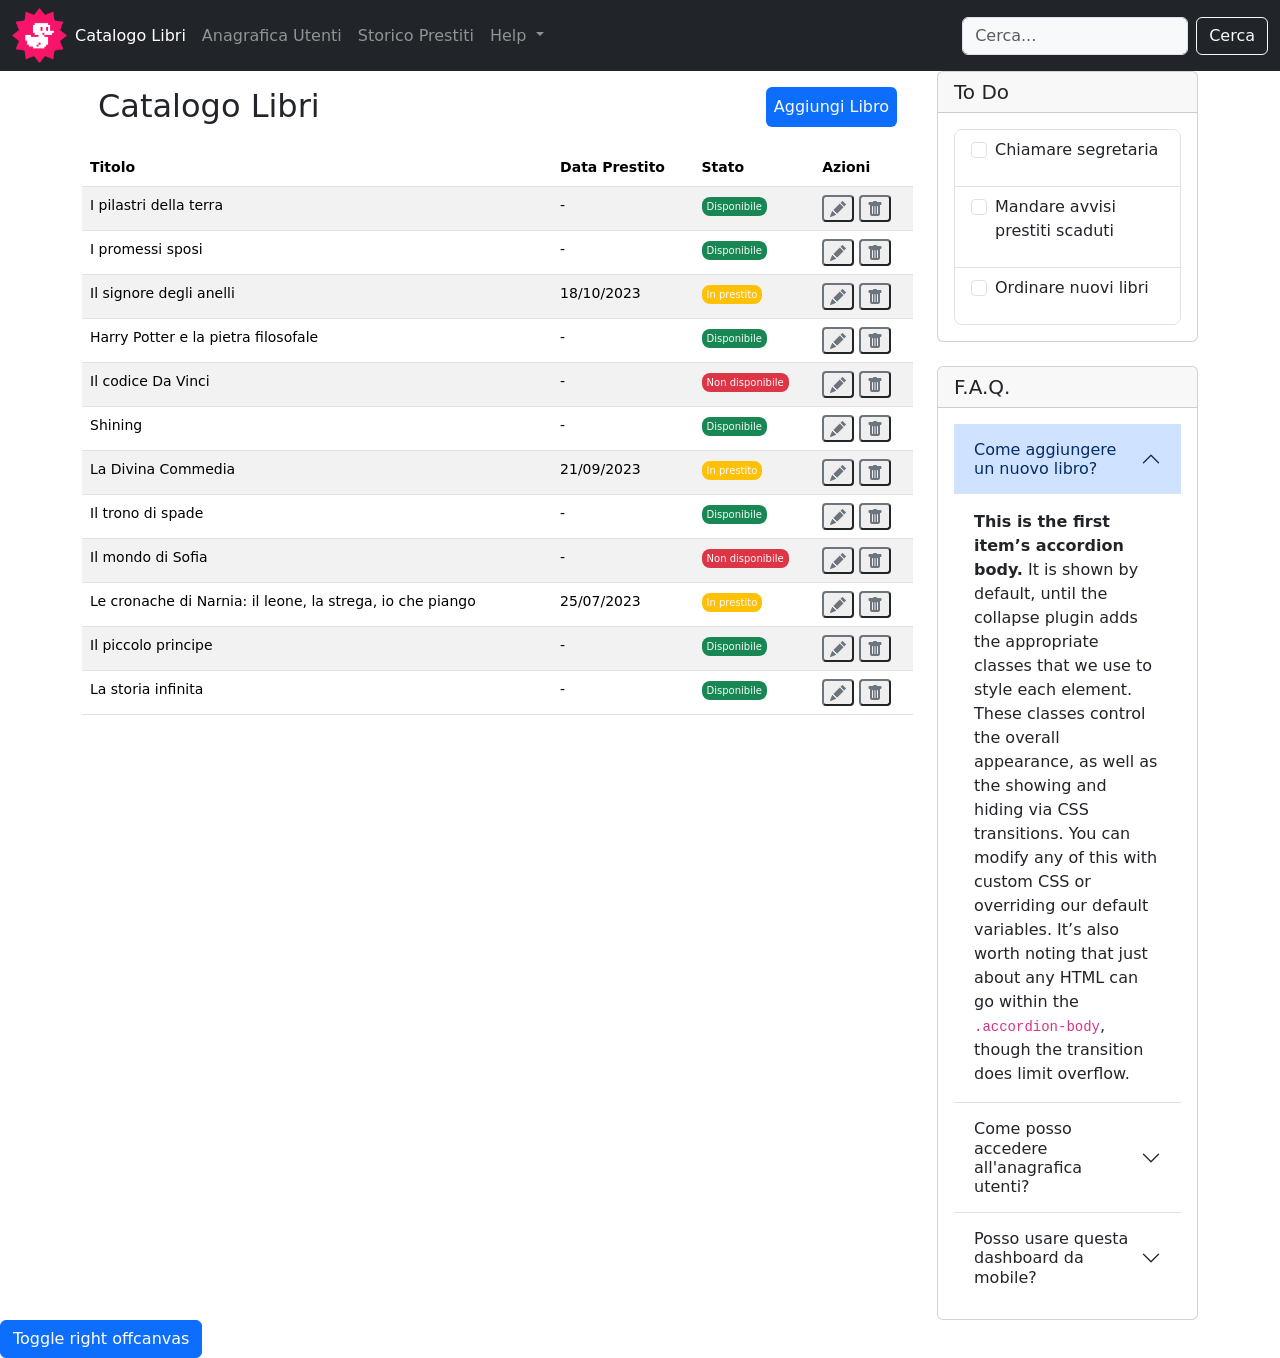
==== commit 175837ec: "rimosso header da offcanvas, inserito in off-canvas header" ====
--- a/index.html
+++ b/index.html
@@ -538,20 +538,14 @@
     
 
 
-    <div class="offcanvas offcanvas-end" tabindex="-1" id="offcanvasRight" aria-labelledby="offcanvasRightLabel">
+    <div class="offcanvas offcanvas-end w-75" tabindex="-1" id="offcanvasRight" aria-labelledby="offcanvasRightLabel">
         <div class="offcanvas-header">
-            <h5 id="offcanvasRightLabel">Offcanvas right</h5>
+            <h2 id="offcanvasRightLabel">Nuovo Libro</h2>
             <button type="button" class="btn-close text-reset" data-bs-dismiss="offcanvas" aria-label="Close"></button>
         </div>
         <div class="offcanvas-body">
             
         <section class="book-form">
-            <header class="header mx-0">
-                <h2 class="page-header fw-light fw-bold p-4">
-                    Nuovo Libro
-                </h2>
-
-            </header>
 
             <div class="wrapper">
 
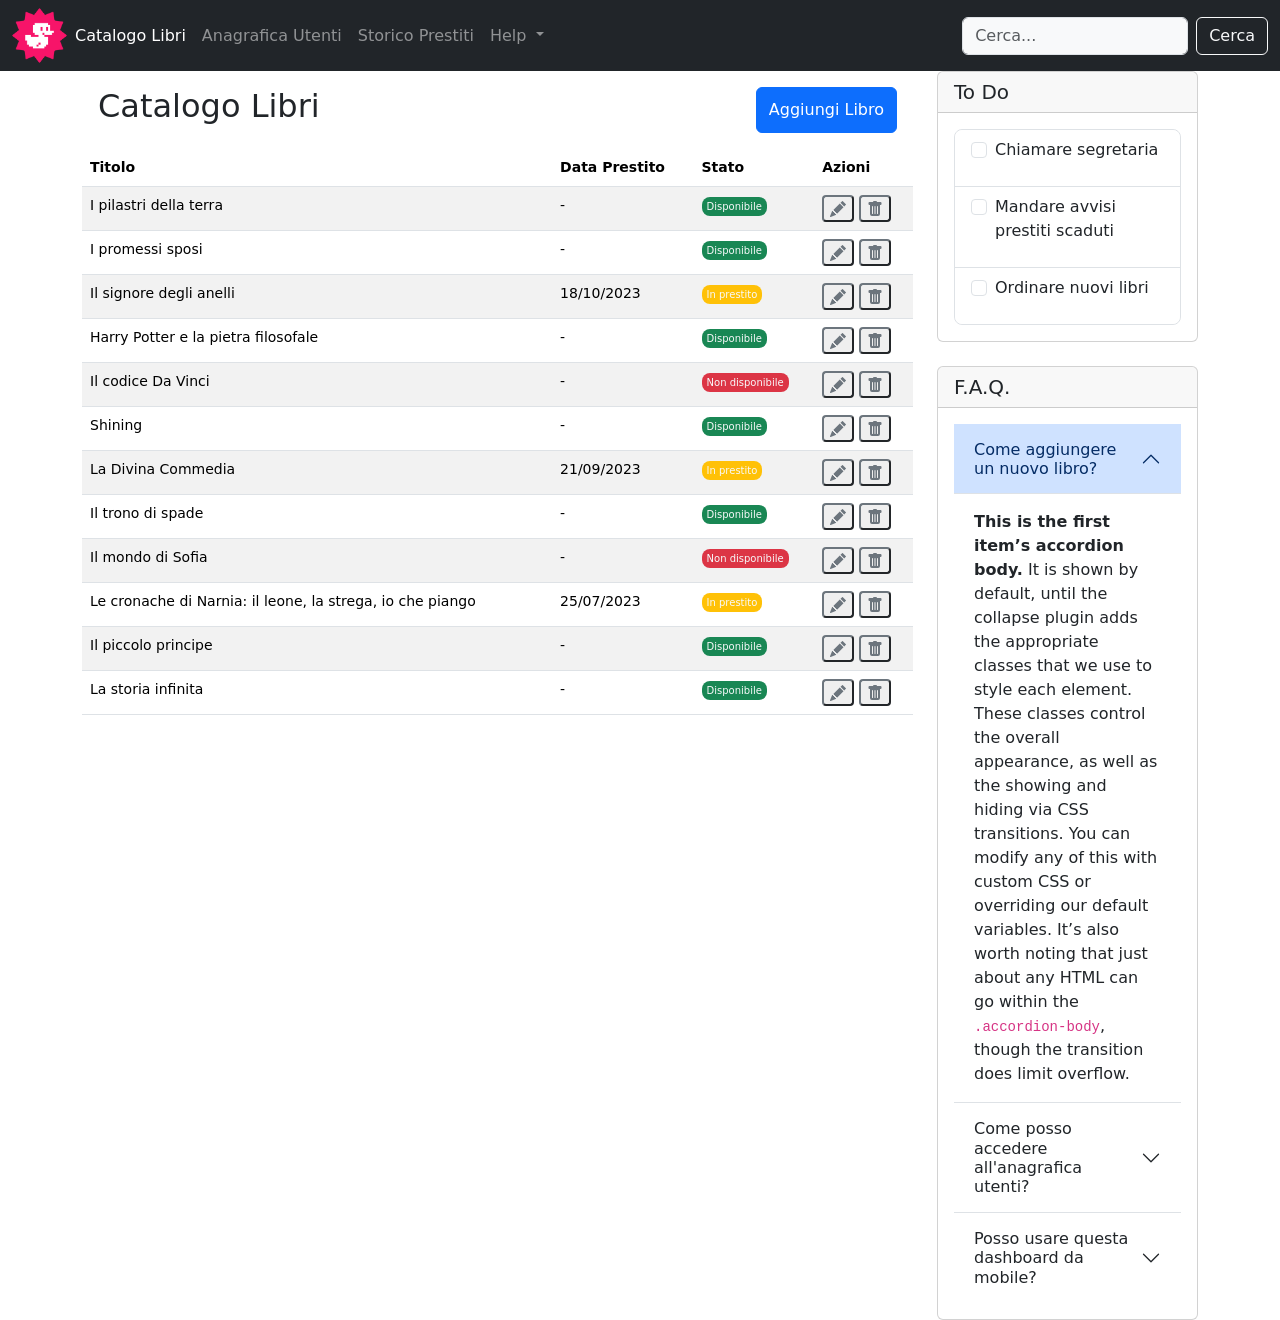
==== commit 7e99556e: "sostituito bottone old con nuovo bottone offcanvas" ====
--- a/index.html
+++ b/index.html
@@ -94,11 +94,15 @@
                                             <h2 class="catalogue-title fw-light">Catalogo Libri</h2>
                                         </div>
                                         <div class="col-6 d-flex justify-content-end">
-                                            <a href="new-book.html">
-                                            <button class="btn-add bg-primary text-light rounded-2 p-2">
-                                                Aggiungi
-                                                Libro</button></a>
-                                        </div>
+                                            <!-- button per offcanvas-->
+                                              <button class="btn btn-primary" type="button" data-bs-toggle="offcanvas" data-bs-target="#offcanvasRight" aria-controls="offcanvasRight">Aggiungi Libro</button>
+                                            <!-- OLD BUTTON CON COLLEGAMENTO PAGINA ----
+                                                <a href="new-book.html">
+                                                <button class="btn-add bg-primary text-light rounded-2 p-2">
+                                                    Aggiungi
+                                                    Libro</button></a> -->
+                                                </div>
+                                                
                                     </div>
                                 </div>
 
@@ -532,11 +536,7 @@
 
 
     <!-- Provo a inserire l'off-canvas -->
- <div>
-    <button class="btn btn-primary" type="button" data-bs-toggle="offcanvas" data-bs-target="#offcanvasRight" aria-controls="offcanvasRight">Toggle right offcanvas</button>
- </div>
-    
-
+ 
 
     <div class="offcanvas offcanvas-end w-75" tabindex="-1" id="offcanvasRight" aria-labelledby="offcanvasRightLabel">
         <div class="offcanvas-header">
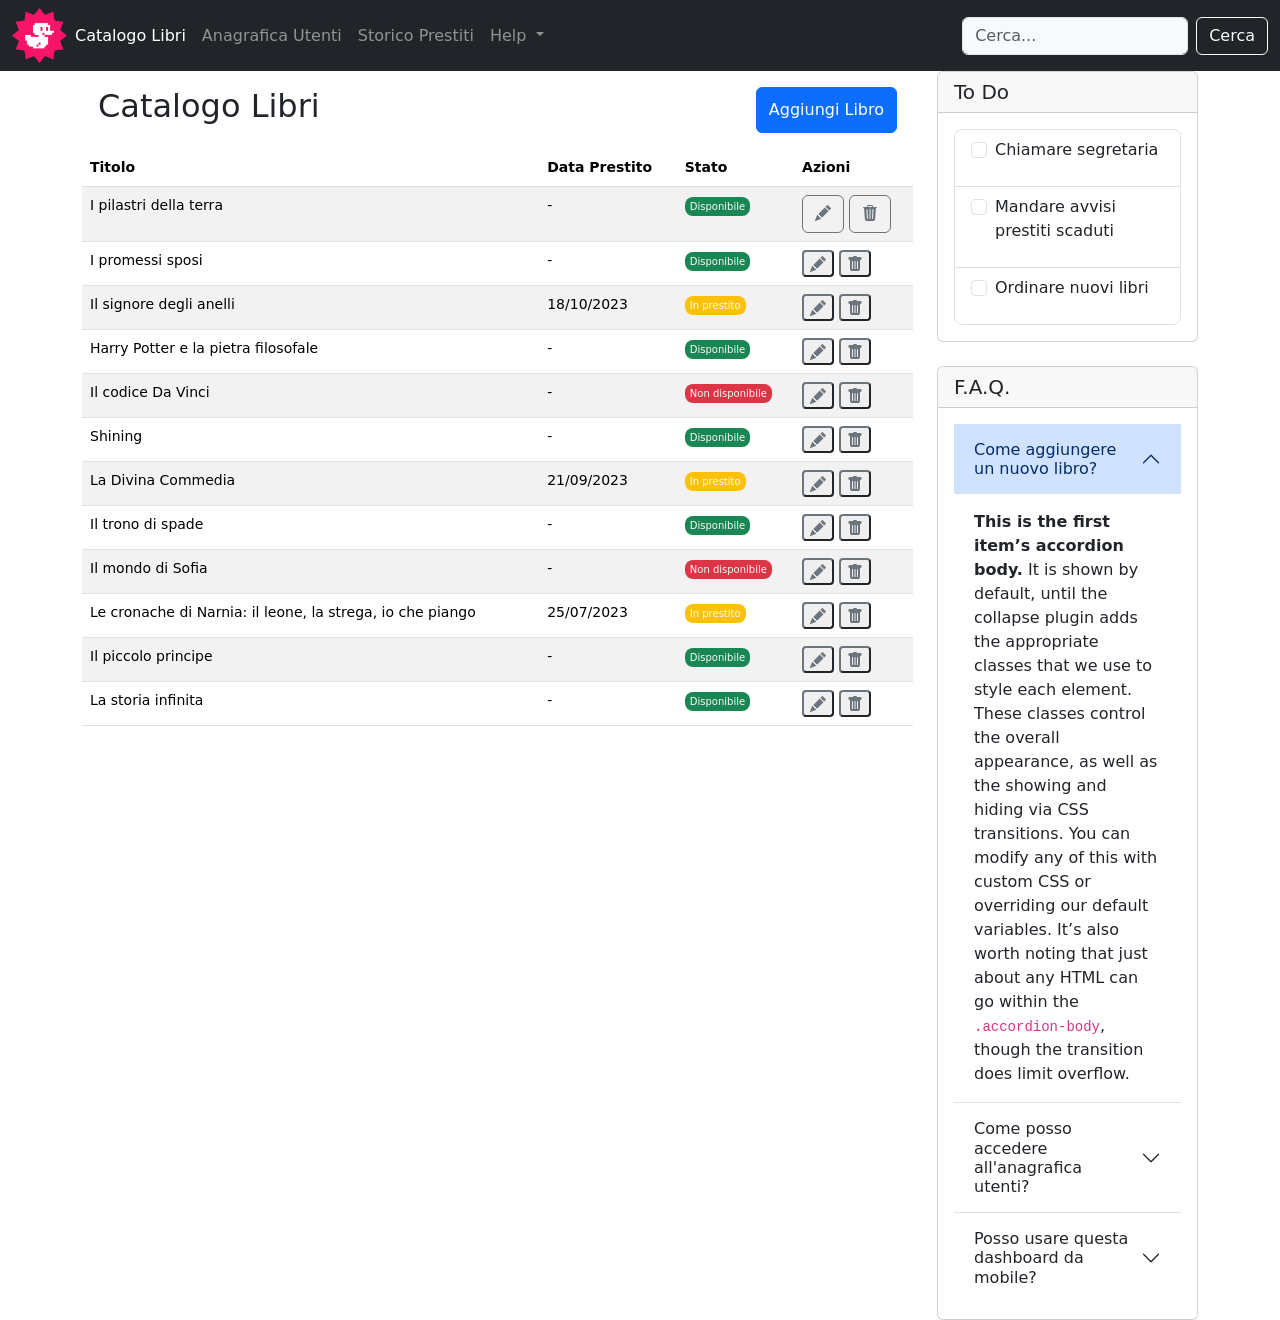
==== commit 3f11fd6e: "fix button con icone" ====
--- a/index.html
+++ b/index.html
@@ -9,6 +9,8 @@
     <link href="https://cdn.jsdelivr.net/npm/bootstrap@5.3.8/dist/css/bootstrap.min.css" rel="stylesheet"
         integrity="sha384-sRIl4kxILFvY47J16cr9ZwB07vP4J8+LH7qKQnuqkuIAvNWLzeN8tE5YBujZqJLB" crossorigin="anonymous">
 
+    <link rel="stylesheet" href="https://cdn.jsdelivr.net/npm/bootstrap-icons@1.11.3/font/bootstrap-icons.min.css">
+
     <link rel="stylesheet" href="styles/style.css">
 
     <link rel="stylesheet" href="https://cdn.jsdelivr.net/npm/bootstrap-icons@1.13.3/font/bootstrap-icons.css">
@@ -20,19 +22,13 @@
 
     <!-- inserisco navbar-->
 
-    <nav class="navbar navbar-expand-lg bg-dark">
+    <nav class="navbar navbar-dark navbar-expand-lg bg-dark">
         <div class="container-fluid">
             <img src="img/duck.png" alt="una paperella molto rock'n'roll" class=" duck-logo">
             <button class="navbar-toggler" type="button" data-bs-toggle="collapse"
                 data-bs-target="#navbarSupportedContent" aria-controls="navbarSupportedContent" aria-expanded="false"
                 aria-label="Toggle navigation">
-                <span class="navbar-toggler-icon text-light">
-                    <svg xmlns="http://www.w3.org/2000/svg" width="16" height="16" fill="#fff" class="bi bi-list"
-                        viewBox="0 0 16 16">
-                        <path fill-rule="evenodd"
-                            d="M2.5 12a.5.5 0 0 1 .5-.5h10a.5.5 0 0 1 0 1H3a.5.5 0 0 1-.5-.5m0-4a.5.5 0 0 1 .5-.5h10a.5.5 0 0 1 0 1H3a.5.5 0 0 1-.5-.5m0-4a.5.5 0 0 1 .5-.5h10a.5.5 0 0 1 0 1H3a.5.5 0 0 1-.5-.5" />
-                    </svg>
-                </span>
+                <span class="navbar-toggler-icon text-light"></span>
             </button>
             <div class="collapse navbar-collapse" id="navbarSupportedContent">
                 <ul class="navbar-nav me-auto mb-2 mb-lg-0">
@@ -128,20 +124,11 @@
                                         <td class="d-none d-md-table-cell">-</td>
                                         <td><span class="label bg-success rounded-3 text-light">Disponibile</span></td>
                                         <td>
+                                            <div d-flex flex-nowrap>
+                                                <button type="button" class="btn btn-outline-secondary"><i class="bi bi-pencil-fill text-secondary"></i></button>
+                                                <button type="button" class="btn btn-outline-secondary"><i class="bi bi-trash3-fill"></i></button>
+                                                
                                             <div>
-                                                <button class="btn-edit rounded-1"><svg
-                                                        xmlns="http://www.w3.org/2000/svg" width="16" height="16"
-                                                        fill="#6C757D" class="bi bi-pencil-fill" viewBox="0 0 16 16">
-                                                        <path
-                                                            d="M12.854.146a.5.5 0 0 0-.707 0L10.5 1.793 14.207 5.5l1.647-1.646a.5.5 0 0 0 0-.708zm.646 6.061L9.793 2.5 3.293 9H3.5a.5.5 0 0 1 .5.5v.5h.5a.5.5 0 0 1 .5.5v.5h.5a.5.5 0 0 1 .5.5v.5h.5a.5.5 0 0 1 .5.5v.207zm-7.468 7.468A.5.5 0 0 1 6 13.5V13h-.5a.5.5 0 0 1-.5-.5V12h-.5a.5.5 0 0 1-.5-.5V11h-.5a.5.5 0 0 1-.5-.5V10h-.5a.5.5 0 0 1-.175-.032l-.179.178a.5.5 0 0 0-.11.168l-2 5a.5.5 0 0 0 .65.65l5-2a.5.5 0 0 0 .168-.11z" />
-                                                    </svg></button>
-                                                <button class="btn-bin rounded-1 d-inline"><svg
-                                                        xmlns="http://www.w3.org/2000/svg" width="16" height="16"
-                                                        fill="#6C757D" class="bi bi-trash-fill" viewBox="0 0 16 16">
-                                                        <path
-                                                            d="M2.5 1a1 1 0 0 0-1 1v1a1 1 0 0 0 1 1H3v9a2 2 0 0 0 2 2h6a2 2 0 0 0 2-2V4h.5a1 1 0 0 0 1-1V2a1 1 0 0 0-1-1H10a1 1 0 0 0-1-1H7a1 1 0 0 0-1 1zm3 4a.5.5 0 0 1 .5.5v7a.5.5 0 0 1-1 0v-7a.5.5 0 0 1 .5-.5M8 5a.5.5 0 0 1 .5.5v7a.5.5 0 0 1-1 0v-7A.5.5 0 0 1 8 5m3 .5v7a.5.5 0 0 1-1 0v-7a.5.5 0 0 1 1 0" />
-                                                    </svg></button>
-                                                </sdiv>
                                         </td>
                                     </tr>
                                     <!-- row #2 -->
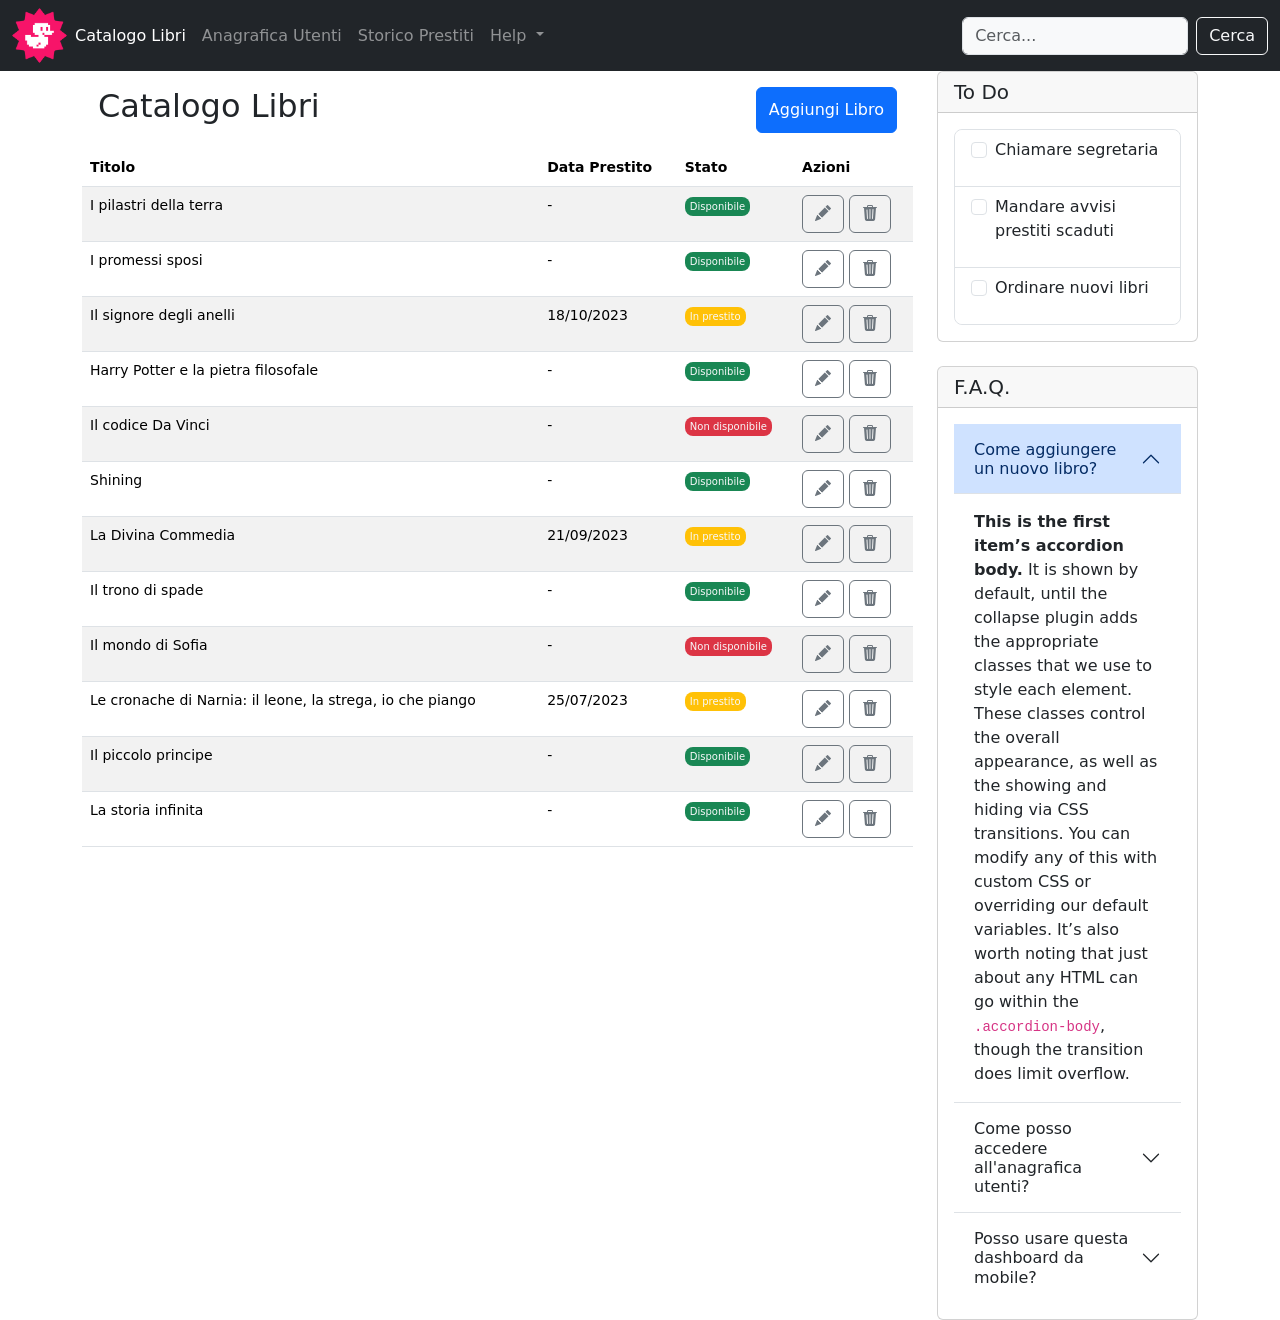
==== commit 5e8c1f4c: "replico fix icone" ====
--- a/index.html
+++ b/index.html
@@ -137,20 +137,13 @@
                                         <td class="book-title fw-light">I promessi sposi</td>
                                         <td class="d-none d-md-table-cell">-</td>
                                         <td><span class="label bg-success rounded-3 text-light">Disponibile</span></td>
-                                        <td> <span>
-                                                <button class="btn-edit rounded-1"><svg
-                                                        xmlns="http://www.w3.org/2000/svg" width="16" height="16"
-                                                        fill="#6C757D" class="bi bi-pencil-fill" viewBox="0 0 16 16">
-                                                        <path
-                                                            d="M12.854.146a.5.5 0 0 0-.707 0L10.5 1.793 14.207 5.5l1.647-1.646a.5.5 0 0 0 0-.708zm.646 6.061L9.793 2.5 3.293 9H3.5a.5.5 0 0 1 .5.5v.5h.5a.5.5 0 0 1 .5.5v.5h.5a.5.5 0 0 1 .5.5v.5h.5a.5.5 0 0 1 .5.5v.207zm-7.468 7.468A.5.5 0 0 1 6 13.5V13h-.5a.5.5 0 0 1-.5-.5V12h-.5a.5.5 0 0 1-.5-.5V11h-.5a.5.5 0 0 1-.5-.5V10h-.5a.5.5 0 0 1-.175-.032l-.179.178a.5.5 0 0 0-.11.168l-2 5a.5.5 0 0 0 .65.65l5-2a.5.5 0 0 0 .168-.11z" />
-                                                    </svg></button>
-                                                <button class="btn-bin rounded-1"><svg
-                                                        xmlns="http://www.w3.org/2000/svg" width="16" height="16"
-                                                        fill="#6C757D" class="bi bi-trash-fill" viewBox="0 0 16 16">
-                                                        <path
-                                                            d="M2.5 1a1 1 0 0 0-1 1v1a1 1 0 0 0 1 1H3v9a2 2 0 0 0 2 2h6a2 2 0 0 0 2-2V4h.5a1 1 0 0 0 1-1V2a1 1 0 0 0-1-1H10a1 1 0 0 0-1-1H7a1 1 0 0 0-1 1zm3 4a.5.5 0 0 1 .5.5v7a.5.5 0 0 1-1 0v-7a.5.5 0 0 1 .5-.5M8 5a.5.5 0 0 1 .5.5v7a.5.5 0 0 1-1 0v-7A.5.5 0 0 1 8 5m3 .5v7a.5.5 0 0 1-1 0v-7a.5.5 0 0 1 1 0" />
-                                                    </svg></button>
-                                            </span></td>
+                                        <td> 
+                                             <div d-flex flex-nowrap>
+                                                <button type="button" class="btn btn-outline-secondary"><i class="bi bi-pencil-fill text-secondary"></i></button>
+                                                <button type="button" class="btn btn-outline-secondary"><i class="bi bi-trash3-fill"></i></button>
+                                                
+                                            <div>
+                                        </td>
                                     </tr>
                                     <!-- row #3-->
                                     <tr>
@@ -158,20 +151,13 @@
                                         <td class="book-title fw-light">Il signore degli anelli</td>
                                         <td class="d-none d-md-table-cell">18/10/2023</td>
                                         <td><span class="label bg-warning rounded-3 text-light">In prestito</span></td>
-                                        <td> <span>
-                                                <button class="btn-edit rounded-1"><svg
-                                                        xmlns="http://www.w3.org/2000/svg" width="16" height="16"
-                                                        fill="#6C757D" class="bi bi-pencil-fill" viewBox="0 0 16 16">
-                                                        <path
-                                                            d="M12.854.146a.5.5 0 0 0-.707 0L10.5 1.793 14.207 5.5l1.647-1.646a.5.5 0 0 0 0-.708zm.646 6.061L9.793 2.5 3.293 9H3.5a.5.5 0 0 1 .5.5v.5h.5a.5.5 0 0 1 .5.5v.5h.5a.5.5 0 0 1 .5.5v.5h.5a.5.5 0 0 1 .5.5v.207zm-7.468 7.468A.5.5 0 0 1 6 13.5V13h-.5a.5.5 0 0 1-.5-.5V12h-.5a.5.5 0 0 1-.5-.5V11h-.5a.5.5 0 0 1-.5-.5V10h-.5a.5.5 0 0 1-.175-.032l-.179.178a.5.5 0 0 0-.11.168l-2 5a.5.5 0 0 0 .65.65l5-2a.5.5 0 0 0 .168-.11z" />
-                                                    </svg></button>
-                                                <button class="btn-bin rounded-1"><svg
-                                                        xmlns="http://www.w3.org/2000/svg" width="16" height="16"
-                                                        fill="#6C757D" class="bi bi-trash-fill" viewBox="0 0 16 16">
-                                                        <path
-                                                            d="M2.5 1a1 1 0 0 0-1 1v1a1 1 0 0 0 1 1H3v9a2 2 0 0 0 2 2h6a2 2 0 0 0 2-2V4h.5a1 1 0 0 0 1-1V2a1 1 0 0 0-1-1H10a1 1 0 0 0-1-1H7a1 1 0 0 0-1 1zm3 4a.5.5 0 0 1 .5.5v7a.5.5 0 0 1-1 0v-7a.5.5 0 0 1 .5-.5M8 5a.5.5 0 0 1 .5.5v7a.5.5 0 0 1-1 0v-7A.5.5 0 0 1 8 5m3 .5v7a.5.5 0 0 1-1 0v-7a.5.5 0 0 1 1 0" />
-                                                    </svg></button>
-                                            </span></td>
+                                        <td> 
+                                             <div d-flex flex-nowrap>
+                                                <button type="button" class="btn btn-outline-secondary"><i class="bi bi-pencil-fill text-secondary"></i></button>
+                                                <button type="button" class="btn btn-outline-secondary"><i class="bi bi-trash3-fill"></i></button>
+                                                
+                                            <div>
+                                        </td>
                                     </tr>
                                     <!-- row #4-->
                                     <tr>
@@ -179,20 +165,12 @@
                                         <td td class="book-title fw-light">Harry Potter e la pietra filosofale</td>
                                         <td class="d-none d-md-table-cell">-</td>
                                         <td><span class="label bg-success rounded-3 text-light">Disponibile</span></td>
-                                        <td> <span>
-                                                <button class="btn-edit rounded-1"><svg
-                                                        xmlns="http://www.w3.org/2000/svg" width="16" height="16"
-                                                        fill="#6C757D" class="bi bi-pencil-fill" viewBox="0 0 16 16">
-                                                        <path
-                                                            d="M12.854.146a.5.5 0 0 0-.707 0L10.5 1.793 14.207 5.5l1.647-1.646a.5.5 0 0 0 0-.708zm.646 6.061L9.793 2.5 3.293 9H3.5a.5.5 0 0 1 .5.5v.5h.5a.5.5 0 0 1 .5.5v.5h.5a.5.5 0 0 1 .5.5v.5h.5a.5.5 0 0 1 .5.5v.207zm-7.468 7.468A.5.5 0 0 1 6 13.5V13h-.5a.5.5 0 0 1-.5-.5V12h-.5a.5.5 0 0 1-.5-.5V11h-.5a.5.5 0 0 1-.5-.5V10h-.5a.5.5 0 0 1-.175-.032l-.179.178a.5.5 0 0 0-.11.168l-2 5a.5.5 0 0 0 .65.65l5-2a.5.5 0 0 0 .168-.11z" />
-                                                    </svg></button>
-                                                <button class="btn-bin rounded-1"><svg
-                                                        xmlns="http://www.w3.org/2000/svg" width="16" height="16"
-                                                        fill="#6C757D" class="bi bi-trash-fill" viewBox="0 0 16 16">
-                                                        <path
-                                                            d="M2.5 1a1 1 0 0 0-1 1v1a1 1 0 0 0 1 1H3v9a2 2 0 0 0 2 2h6a2 2 0 0 0 2-2V4h.5a1 1 0 0 0 1-1V2a1 1 0 0 0-1-1H10a1 1 0 0 0-1-1H7a1 1 0 0 0-1 1zm3 4a.5.5 0 0 1 .5.5v7a.5.5 0 0 1-1 0v-7a.5.5 0 0 1 .5-.5M8 5a.5.5 0 0 1 .5.5v7a.5.5 0 0 1-1 0v-7A.5.5 0 0 1 8 5m3 .5v7a.5.5 0 0 1-1 0v-7a.5.5 0 0 1 1 0" />
-                                                    </svg></button>
-                                            </span></td>
+                                        <td> 
+                                             <div d-flex flex-nowrap>
+                                                <button type="button" class="btn btn-outline-secondary"><i class="bi bi-pencil-fill text-secondary"></i></button>
+                                                <button type="button" class="btn btn-outline-secondary"><i class="bi bi-trash3-fill"></i></button>
+                                            <div>
+                                        </td>
                                     </tr>
                                     <!-- row #5-->
                                     <tr>
@@ -201,20 +179,13 @@
                                         <td class="d-none d-md-table-cell">-</td>
                                         <td><span class="label bg-danger rounded-3 text-light">Non disponibile</span>
                                         </td>
-                                        <td> <span>
-                                                <button class="btn-edit rounded-1"><svg
-                                                        xmlns="http://www.w3.org/2000/svg" width="16" height="16"
-                                                        fill="#6C757D" class="bi bi-pencil-fill" viewBox="0 0 16 16">
-                                                        <path
-                                                            d="M12.854.146a.5.5 0 0 0-.707 0L10.5 1.793 14.207 5.5l1.647-1.646a.5.5 0 0 0 0-.708zm.646 6.061L9.793 2.5 3.293 9H3.5a.5.5 0 0 1 .5.5v.5h.5a.5.5 0 0 1 .5.5v.5h.5a.5.5 0 0 1 .5.5v.5h.5a.5.5 0 0 1 .5.5v.207zm-7.468 7.468A.5.5 0 0 1 6 13.5V13h-.5a.5.5 0 0 1-.5-.5V12h-.5a.5.5 0 0 1-.5-.5V11h-.5a.5.5 0 0 1-.5-.5V10h-.5a.5.5 0 0 1-.175-.032l-.179.178a.5.5 0 0 0-.11.168l-2 5a.5.5 0 0 0 .65.65l5-2a.5.5 0 0 0 .168-.11z" />
-                                                    </svg></button>
-                                                <button class="btn-bin rounded-1"><svg
-                                                        xmlns="http://www.w3.org/2000/svg" width="16" height="16"
-                                                        fill="#6C757D" class="bi bi-trash-fill" viewBox="0 0 16 16">
-                                                        <path
-                                                            d="M2.5 1a1 1 0 0 0-1 1v1a1 1 0 0 0 1 1H3v9a2 2 0 0 0 2 2h6a2 2 0 0 0 2-2V4h.5a1 1 0 0 0 1-1V2a1 1 0 0 0-1-1H10a1 1 0 0 0-1-1H7a1 1 0 0 0-1 1zm3 4a.5.5 0 0 1 .5.5v7a.5.5 0 0 1-1 0v-7a.5.5 0 0 1 .5-.5M8 5a.5.5 0 0 1 .5.5v7a.5.5 0 0 1-1 0v-7A.5.5 0 0 1 8 5m3 .5v7a.5.5 0 0 1-1 0v-7a.5.5 0 0 1 1 0" />
-                                                    </svg></button>
-                                            </span></td>
+                                        <td> 
+                                             <div d-flex flex-nowrap>
+                                                <button type="button" class="btn btn-outline-secondary"><i class="bi bi-pencil-fill text-secondary"></i></button>
+                                                <button type="button" class="btn btn-outline-secondary"><i class="bi bi-trash3-fill"></i></button>
+                                                
+                                            <div>
+                                        </td>
                                     </tr>
                                     <!-- #row6 -->
                                     <tr>
@@ -222,20 +193,13 @@
                                         <td class="book-title fw-light">Shining</td>
                                         <td class="d-none d-md-table-cell">-</td>
                                         <td><span class="label bg-success rounded-3 text-light">Disponibile</span></td>
-                                        <td> <span>
-                                                <button class="btn-edit rounded-1"><svg
-                                                        xmlns="http://www.w3.org/2000/svg" width="16" height="16"
-                                                        fill="#6C757D" class="bi bi-pencil-fill" viewBox="0 0 16 16">
-                                                        <path
-                                                            d="M12.854.146a.5.5 0 0 0-.707 0L10.5 1.793 14.207 5.5l1.647-1.646a.5.5 0 0 0 0-.708zm.646 6.061L9.793 2.5 3.293 9H3.5a.5.5 0 0 1 .5.5v.5h.5a.5.5 0 0 1 .5.5v.5h.5a.5.5 0 0 1 .5.5v.5h.5a.5.5 0 0 1 .5.5v.207zm-7.468 7.468A.5.5 0 0 1 6 13.5V13h-.5a.5.5 0 0 1-.5-.5V12h-.5a.5.5 0 0 1-.5-.5V11h-.5a.5.5 0 0 1-.5-.5V10h-.5a.5.5 0 0 1-.175-.032l-.179.178a.5.5 0 0 0-.11.168l-2 5a.5.5 0 0 0 .65.65l5-2a.5.5 0 0 0 .168-.11z" />
-                                                    </svg></button>
-                                                <button class="btn-bin rounded-1"><svg
-                                                        xmlns="http://www.w3.org/2000/svg" width="16" height="16"
-                                                        fill="#6C757D" class="bi bi-trash-fill" viewBox="0 0 16 16">
-                                                        <path
-                                                            d="M2.5 1a1 1 0 0 0-1 1v1a1 1 0 0 0 1 1H3v9a2 2 0 0 0 2 2h6a2 2 0 0 0 2-2V4h.5a1 1 0 0 0 1-1V2a1 1 0 0 0-1-1H10a1 1 0 0 0-1-1H7a1 1 0 0 0-1 1zm3 4a.5.5 0 0 1 .5.5v7a.5.5 0 0 1-1 0v-7a.5.5 0 0 1 .5-.5M8 5a.5.5 0 0 1 .5.5v7a.5.5 0 0 1-1 0v-7A.5.5 0 0 1 8 5m3 .5v7a.5.5 0 0 1-1 0v-7a.5.5 0 0 1 1 0" />
-                                                    </svg></button>
-                                            </span></td>
+                                        <td>
+                                             <div d-flex flex-nowrap>
+                                                <button type="button" class="btn btn-outline-secondary"><i class="bi bi-pencil-fill text-secondary"></i></button>
+                                                <button type="button" class="btn btn-outline-secondary"><i class="bi bi-trash3-fill"></i></button>
+                                                
+                                            <div>
+                                        </td>
                                     </tr>
                                     <!-- row #7-->
                                     <tr>
@@ -243,20 +207,13 @@
                                         <td class="book-title fw-light">La Divina Commedia</td>
                                         <td class="d-none d-md-table-cell">21/09/2023</td>
                                         <td><span class="label bg-warning rounded-3 text-light">In prestito</span></td>
-                                        <td> <span>
-                                                <button class="btn-edit rounded-1"><svg
-                                                        xmlns="http://www.w3.org/2000/svg" width="16" height="16"
-                                                        fill="#6C757D" class="bi bi-pencil-fill" viewBox="0 0 16 16">
-                                                        <path
-                                                            d="M12.854.146a.5.5 0 0 0-.707 0L10.5 1.793 14.207 5.5l1.647-1.646a.5.5 0 0 0 0-.708zm.646 6.061L9.793 2.5 3.293 9H3.5a.5.5 0 0 1 .5.5v.5h.5a.5.5 0 0 1 .5.5v.5h.5a.5.5 0 0 1 .5.5v.5h.5a.5.5 0 0 1 .5.5v.207zm-7.468 7.468A.5.5 0 0 1 6 13.5V13h-.5a.5.5 0 0 1-.5-.5V12h-.5a.5.5 0 0 1-.5-.5V11h-.5a.5.5 0 0 1-.5-.5V10h-.5a.5.5 0 0 1-.175-.032l-.179.178a.5.5 0 0 0-.11.168l-2 5a.5.5 0 0 0 .65.65l5-2a.5.5 0 0 0 .168-.11z" />
-                                                    </svg></button>
-                                                <button class="btn-bin rounded-1"><svg
-                                                        xmlns="http://www.w3.org/2000/svg" width="16" height="16"
-                                                        fill="#6C757D" class="bi bi-trash-fill" viewBox="0 0 16 16">
-                                                        <path
-                                                            d="M2.5 1a1 1 0 0 0-1 1v1a1 1 0 0 0 1 1H3v9a2 2 0 0 0 2 2h6a2 2 0 0 0 2-2V4h.5a1 1 0 0 0 1-1V2a1 1 0 0 0-1-1H10a1 1 0 0 0-1-1H7a1 1 0 0 0-1 1zm3 4a.5.5 0 0 1 .5.5v7a.5.5 0 0 1-1 0v-7a.5.5 0 0 1 .5-.5M8 5a.5.5 0 0 1 .5.5v7a.5.5 0 0 1-1 0v-7A.5.5 0 0 1 8 5m3 .5v7a.5.5 0 0 1-1 0v-7a.5.5 0 0 1 1 0" />
-                                                    </svg></button>
-                                            </span></td>
+                                        <td>
+                                             <div d-flex flex-nowrap>
+                                                <button type="button" class="btn btn-outline-secondary"><i class="bi bi-pencil-fill text-secondary"></i></button>
+                                                <button type="button" class="btn btn-outline-secondary"><i class="bi bi-trash3-fill"></i></button>
+                                                
+                                            <div>
+                                        </td>
                                     </tr>
                                     <!-- row #8 -->
                                     <tr>
@@ -264,20 +221,13 @@
                                         <td class="book-title fw-light">Il trono di spade</td>
                                         <td class="d-none d-md-table-cell">-</td>
                                         <td><span class="label bg-success rounded-3 text-light">Disponibile</span></td>
-                                        <td> <span>
-                                                <button class="btn-edit rounded-1"><svg
-                                                        xmlns="http://www.w3.org/2000/svg" width="16" height="16"
-                                                        fill="#6C757D" class="bi bi-pencil-fill" viewBox="0 0 16 16">
-                                                        <path
-                                                            d="M12.854.146a.5.5 0 0 0-.707 0L10.5 1.793 14.207 5.5l1.647-1.646a.5.5 0 0 0 0-.708zm.646 6.061L9.793 2.5 3.293 9H3.5a.5.5 0 0 1 .5.5v.5h.5a.5.5 0 0 1 .5.5v.5h.5a.5.5 0 0 1 .5.5v.5h.5a.5.5 0 0 1 .5.5v.207zm-7.468 7.468A.5.5 0 0 1 6 13.5V13h-.5a.5.5 0 0 1-.5-.5V12h-.5a.5.5 0 0 1-.5-.5V11h-.5a.5.5 0 0 1-.5-.5V10h-.5a.5.5 0 0 1-.175-.032l-.179.178a.5.5 0 0 0-.11.168l-2 5a.5.5 0 0 0 .65.65l5-2a.5.5 0 0 0 .168-.11z" />
-                                                    </svg></button>
-                                                <button class="btn-bin rounded-1"><svg
-                                                        xmlns="http://www.w3.org/2000/svg" width="16" height="16"
-                                                        fill="#6C757D" class="bi bi-trash-fill" viewBox="0 0 16 16">
-                                                        <path
-                                                            d="M2.5 1a1 1 0 0 0-1 1v1a1 1 0 0 0 1 1H3v9a2 2 0 0 0 2 2h6a2 2 0 0 0 2-2V4h.5a1 1 0 0 0 1-1V2a1 1 0 0 0-1-1H10a1 1 0 0 0-1-1H7a1 1 0 0 0-1 1zm3 4a.5.5 0 0 1 .5.5v7a.5.5 0 0 1-1 0v-7a.5.5 0 0 1 .5-.5M8 5a.5.5 0 0 1 .5.5v7a.5.5 0 0 1-1 0v-7A.5.5 0 0 1 8 5m3 .5v7a.5.5 0 0 1-1 0v-7a.5.5 0 0 1 1 0" />
-                                                    </svg></button>
-                                            </span></td>
+                                        <td>
+                                             <div d-flex flex-nowrap>
+                                                <button type="button" class="btn btn-outline-secondary"><i class="bi bi-pencil-fill text-secondary"></i></button>
+                                                <button type="button" class="btn btn-outline-secondary"><i class="bi bi-trash3-fill"></i></button>
+                                                
+                                            <div>
+                                        </td>
                                     </tr>
                                     <!-- row #9 -->
                                     <tr>
@@ -286,20 +236,13 @@
                                         <td class="d-none d-md-table-cell">-</td>
                                         <td><span class="label bg-danger rounded-3 text-light">Non disponibile</span>
                                         </td>
-                                        <td> <span>
-                                                <button class="btn-edit rounded-1"><svg
-                                                        xmlns="http://www.w3.org/2000/svg" width="16" height="16"
-                                                        fill="#6C757D" class="bi bi-pencil-fill" viewBox="0 0 16 16">
-                                                        <path
-                                                            d="M12.854.146a.5.5 0 0 0-.707 0L10.5 1.793 14.207 5.5l1.647-1.646a.5.5 0 0 0 0-.708zm.646 6.061L9.793 2.5 3.293 9H3.5a.5.5 0 0 1 .5.5v.5h.5a.5.5 0 0 1 .5.5v.5h.5a.5.5 0 0 1 .5.5v.5h.5a.5.5 0 0 1 .5.5v.207zm-7.468 7.468A.5.5 0 0 1 6 13.5V13h-.5a.5.5 0 0 1-.5-.5V12h-.5a.5.5 0 0 1-.5-.5V11h-.5a.5.5 0 0 1-.5-.5V10h-.5a.5.5 0 0 1-.175-.032l-.179.178a.5.5 0 0 0-.11.168l-2 5a.5.5 0 0 0 .65.65l5-2a.5.5 0 0 0 .168-.11z" />
-                                                    </svg></button>
-                                                <button class="btn-bin rounded-1"><svg
-                                                        xmlns="http://www.w3.org/2000/svg" width="16" height="16"
-                                                        fill="#6C757D" class="bi bi-trash-fill" viewBox="0 0 16 16">
-                                                        <path
-                                                            d="M2.5 1a1 1 0 0 0-1 1v1a1 1 0 0 0 1 1H3v9a2 2 0 0 0 2 2h6a2 2 0 0 0 2-2V4h.5a1 1 0 0 0 1-1V2a1 1 0 0 0-1-1H10a1 1 0 0 0-1-1H7a1 1 0 0 0-1 1zm3 4a.5.5 0 0 1 .5.5v7a.5.5 0 0 1-1 0v-7a.5.5 0 0 1 .5-.5M8 5a.5.5 0 0 1 .5.5v7a.5.5 0 0 1-1 0v-7A.5.5 0 0 1 8 5m3 .5v7a.5.5 0 0 1-1 0v-7a.5.5 0 0 1 1 0" />
-                                                    </svg></button>
-                                            </span></td>
+                                        <td>
+                                             <div d-flex flex-nowrap>
+                                                <button type="button" class="btn btn-outline-secondary"><i class="bi bi-pencil-fill text-secondary"></i></button>
+                                                <button type="button" class="btn btn-outline-secondary"><i class="bi bi-trash3-fill"></i></button>
+                                                
+                                            <div>
+                                        </td>
                                     </tr>
                                     <!--row #10-->
                                     <tr>
@@ -309,20 +252,13 @@
                                             piango</td>
                                         <td class="d-none d-md-table-cell">25/07/2023</td>
                                         <td><span class="label bg-warning rounded-3 text-light">In prestito</span></td>
-                                        <td> <span>
-                                                <button class="btn-edit rounded-1"><svg
-                                                        xmlns="http://www.w3.org/2000/svg" width="16" height="16"
-                                                        fill="#6C757D" class="bi bi-pencil-fill" viewBox="0 0 16 16">
-                                                        <path
-                                                            d="M12.854.146a.5.5 0 0 0-.707 0L10.5 1.793 14.207 5.5l1.647-1.646a.5.5 0 0 0 0-.708zm.646 6.061L9.793 2.5 3.293 9H3.5a.5.5 0 0 1 .5.5v.5h.5a.5.5 0 0 1 .5.5v.5h.5a.5.5 0 0 1 .5.5v.5h.5a.5.5 0 0 1 .5.5v.207zm-7.468 7.468A.5.5 0 0 1 6 13.5V13h-.5a.5.5 0 0 1-.5-.5V12h-.5a.5.5 0 0 1-.5-.5V11h-.5a.5.5 0 0 1-.5-.5V10h-.5a.5.5 0 0 1-.175-.032l-.179.178a.5.5 0 0 0-.11.168l-2 5a.5.5 0 0 0 .65.65l5-2a.5.5 0 0 0 .168-.11z" />
-                                                    </svg></button>
-                                                <button class="btn-bin rounded-1"><svg
-                                                        xmlns="http://www.w3.org/2000/svg" width="16" height="16"
-                                                        fill="#6C757D" class="bi bi-trash-fill" viewBox="0 0 16 16">
-                                                        <path
-                                                            d="M2.5 1a1 1 0 0 0-1 1v1a1 1 0 0 0 1 1H3v9a2 2 0 0 0 2 2h6a2 2 0 0 0 2-2V4h.5a1 1 0 0 0 1-1V2a1 1 0 0 0-1-1H10a1 1 0 0 0-1-1H7a1 1 0 0 0-1 1zm3 4a.5.5 0 0 1 .5.5v7a.5.5 0 0 1-1 0v-7a.5.5 0 0 1 .5-.5M8 5a.5.5 0 0 1 .5.5v7a.5.5 0 0 1-1 0v-7A.5.5 0 0 1 8 5m3 .5v7a.5.5 0 0 1-1 0v-7a.5.5 0 0 1 1 0" />
-                                                    </svg></button>
-                                            </span></td>
+                                        <td>
+                                             <div d-flex flex-nowrap>
+                                                <button type="button" class="btn btn-outline-secondary"><i class="bi bi-pencil-fill text-secondary"></i></button>
+                                                <button type="button" class="btn btn-outline-secondary"><i class="bi bi-trash3-fill"></i></button>
+                                                
+                                            <div>
+                                        </td>
                                     </tr>
                                     <!-- row #11-->
                                     <tr>
@@ -330,20 +266,13 @@
                                         <td class="fw-light">Il piccolo principe</td>
                                         <td class="d-none d-md-table-cell">-</td>
                                         <td><span class="label bg-success rounded-3 text-light">Disponibile</span></td>
-                                        <td> <span>
-                                                <button class="btn-edit rounded-1"><svg
-                                                        xmlns="http://www.w3.org/2000/svg" width="16" height="16"
-                                                        fill="#6C757D" class="bi bi-pencil-fill" viewBox="0 0 16 16">
-                                                        <path
-                                                            d="M12.854.146a.5.5 0 0 0-.707 0L10.5 1.793 14.207 5.5l1.647-1.646a.5.5 0 0 0 0-.708zm.646 6.061L9.793 2.5 3.293 9H3.5a.5.5 0 0 1 .5.5v.5h.5a.5.5 0 0 1 .5.5v.5h.5a.5.5 0 0 1 .5.5v.5h.5a.5.5 0 0 1 .5.5v.207zm-7.468 7.468A.5.5 0 0 1 6 13.5V13h-.5a.5.5 0 0 1-.5-.5V12h-.5a.5.5 0 0 1-.5-.5V11h-.5a.5.5 0 0 1-.5-.5V10h-.5a.5.5 0 0 1-.175-.032l-.179.178a.5.5 0 0 0-.11.168l-2 5a.5.5 0 0 0 .65.65l5-2a.5.5 0 0 0 .168-.11z" />
-                                                    </svg></button>
-                                                <button class="btn-bin rounded-1"><svg
-                                                        xmlns="http://www.w3.org/2000/svg" width="16" height="16"
-                                                        fill="#6C757D" class="bi bi-trash-fill" viewBox="0 0 16 16">
-                                                        <path
-                                                            d="M2.5 1a1 1 0 0 0-1 1v1a1 1 0 0 0 1 1H3v9a2 2 0 0 0 2 2h6a2 2 0 0 0 2-2V4h.5a1 1 0 0 0 1-1V2a1 1 0 0 0-1-1H10a1 1 0 0 0-1-1H7a1 1 0 0 0-1 1zm3 4a.5.5 0 0 1 .5.5v7a.5.5 0 0 1-1 0v-7a.5.5 0 0 1 .5-.5M8 5a.5.5 0 0 1 .5.5v7a.5.5 0 0 1-1 0v-7A.5.5 0 0 1 8 5m3 .5v7a.5.5 0 0 1-1 0v-7a.5.5 0 0 1 1 0" />
-                                                    </svg></button>
-                                            </span></td>
+                                        <td>
+                                             <div d-flex flex-nowrap>
+                                                <button type="button" class="btn btn-outline-secondary"><i class="bi bi-pencil-fill text-secondary"></i></button>
+                                                <button type="button" class="btn btn-outline-secondary"><i class="bi bi-trash3-fill"></i></button>
+                                                
+                                            <div>
+                                        </td>
                                     </tr>
                                     <!-- row #12 -->
                                     <tr>
@@ -351,20 +280,13 @@
                                         <td class="book-title fw-light">La storia infinita</td>
                                         <td class="d-none d-md-table-cell">-</td>
                                         <td><span class="label bg-success rounded-3 text-light">Disponibile</span></td>
-                                        <td> <span>
-                                                <button class="btn-edit rounded-1"><svg
-                                                        xmlns="http://www.w3.org/2000/svg" width="16" height="16"
-                                                        fill="#6C757D" class="bi bi-pencil-fill" viewBox="0 0 16 16">
-                                                        <path
-                                                            d="M12.854.146a.5.5 0 0 0-.707 0L10.5 1.793 14.207 5.5l1.647-1.646a.5.5 0 0 0 0-.708zm.646 6.061L9.793 2.5 3.293 9H3.5a.5.5 0 0 1 .5.5v.5h.5a.5.5 0 0 1 .5.5v.5h.5a.5.5 0 0 1 .5.5v.5h.5a.5.5 0 0 1 .5.5v.207zm-7.468 7.468A.5.5 0 0 1 6 13.5V13h-.5a.5.5 0 0 1-.5-.5V12h-.5a.5.5 0 0 1-.5-.5V11h-.5a.5.5 0 0 1-.5-.5V10h-.5a.5.5 0 0 1-.175-.032l-.179.178a.5.5 0 0 0-.11.168l-2 5a.5.5 0 0 0 .65.65l5-2a.5.5 0 0 0 .168-.11z" />
-                                                    </svg></button>
-                                                <button class="btn-bin rounded-1"><svg
-                                                        xmlns="http://www.w3.org/2000/svg" width="16" height="16"
-                                                        fill="#6C757D" class="bi bi-trash-fill" viewBox="0 0 16 16">
-                                                        <path
-                                                            d="M2.5 1a1 1 0 0 0-1 1v1a1 1 0 0 0 1 1H3v9a2 2 0 0 0 2 2h6a2 2 0 0 0 2-2V4h.5a1 1 0 0 0 1-1V2a1 1 0 0 0-1-1H10a1 1 0 0 0-1-1H7a1 1 0 0 0-1 1zm3 4a.5.5 0 0 1 .5.5v7a.5.5 0 0 1-1 0v-7a.5.5 0 0 1 .5-.5M8 5a.5.5 0 0 1 .5.5v7a.5.5 0 0 1-1 0v-7A.5.5 0 0 1 8 5m3 .5v7a.5.5 0 0 1-1 0v-7a.5.5 0 0 1 1 0" />
-                                                    </svg></button>
-                                            </span></td>
+                                        <td>
+                                             <div d-flex flex-nowrap>
+                                                <button type="button" class="btn btn-outline-secondary"><i class="bi bi-pencil-fill text-secondary"></i></button>
+                                                <button type="button" class="btn btn-outline-secondary"><i class="bi bi-trash3-fill"></i></button>
+                                                
+                                            <div>
+                                        </td>
                                     </tr>
 
                                 </tbody>
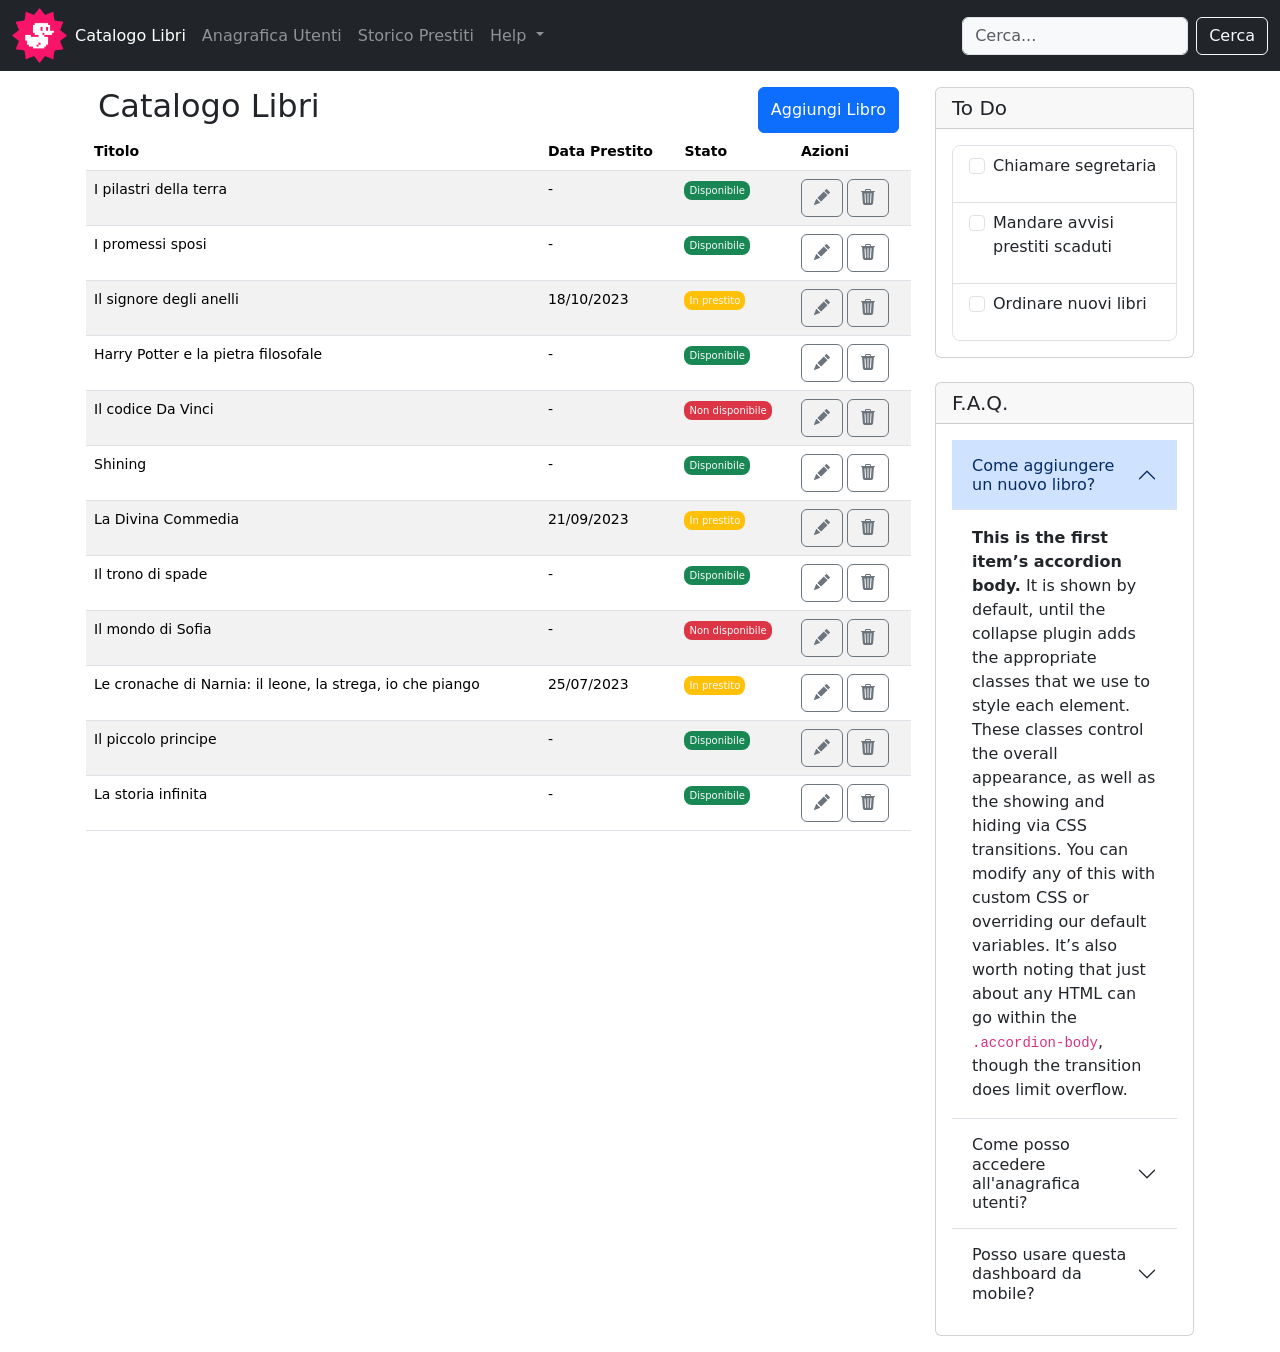
==== commit bdf4e172: "fix padding su container" ====
--- a/index.html
+++ b/index.html
@@ -73,7 +73,7 @@
 
         <div class="wrapper">
 
-            <div class="container">
+            <div class="container p-3">
                 <div class="row ">
 
 
@@ -84,7 +84,7 @@
                             <!-- Aggiungo la grid per il catalogo -->
 
                             <header class="catalogue-header d-flex">
-                                <div class="container-fluid p-3">
+                                <div class="container-fluid">
                                     <div class="row d-flex justify-content-between">
                                         <div class="col-6">
                                             <h2 class="catalogue-title fw-light">Catalogo Libri</h2>
